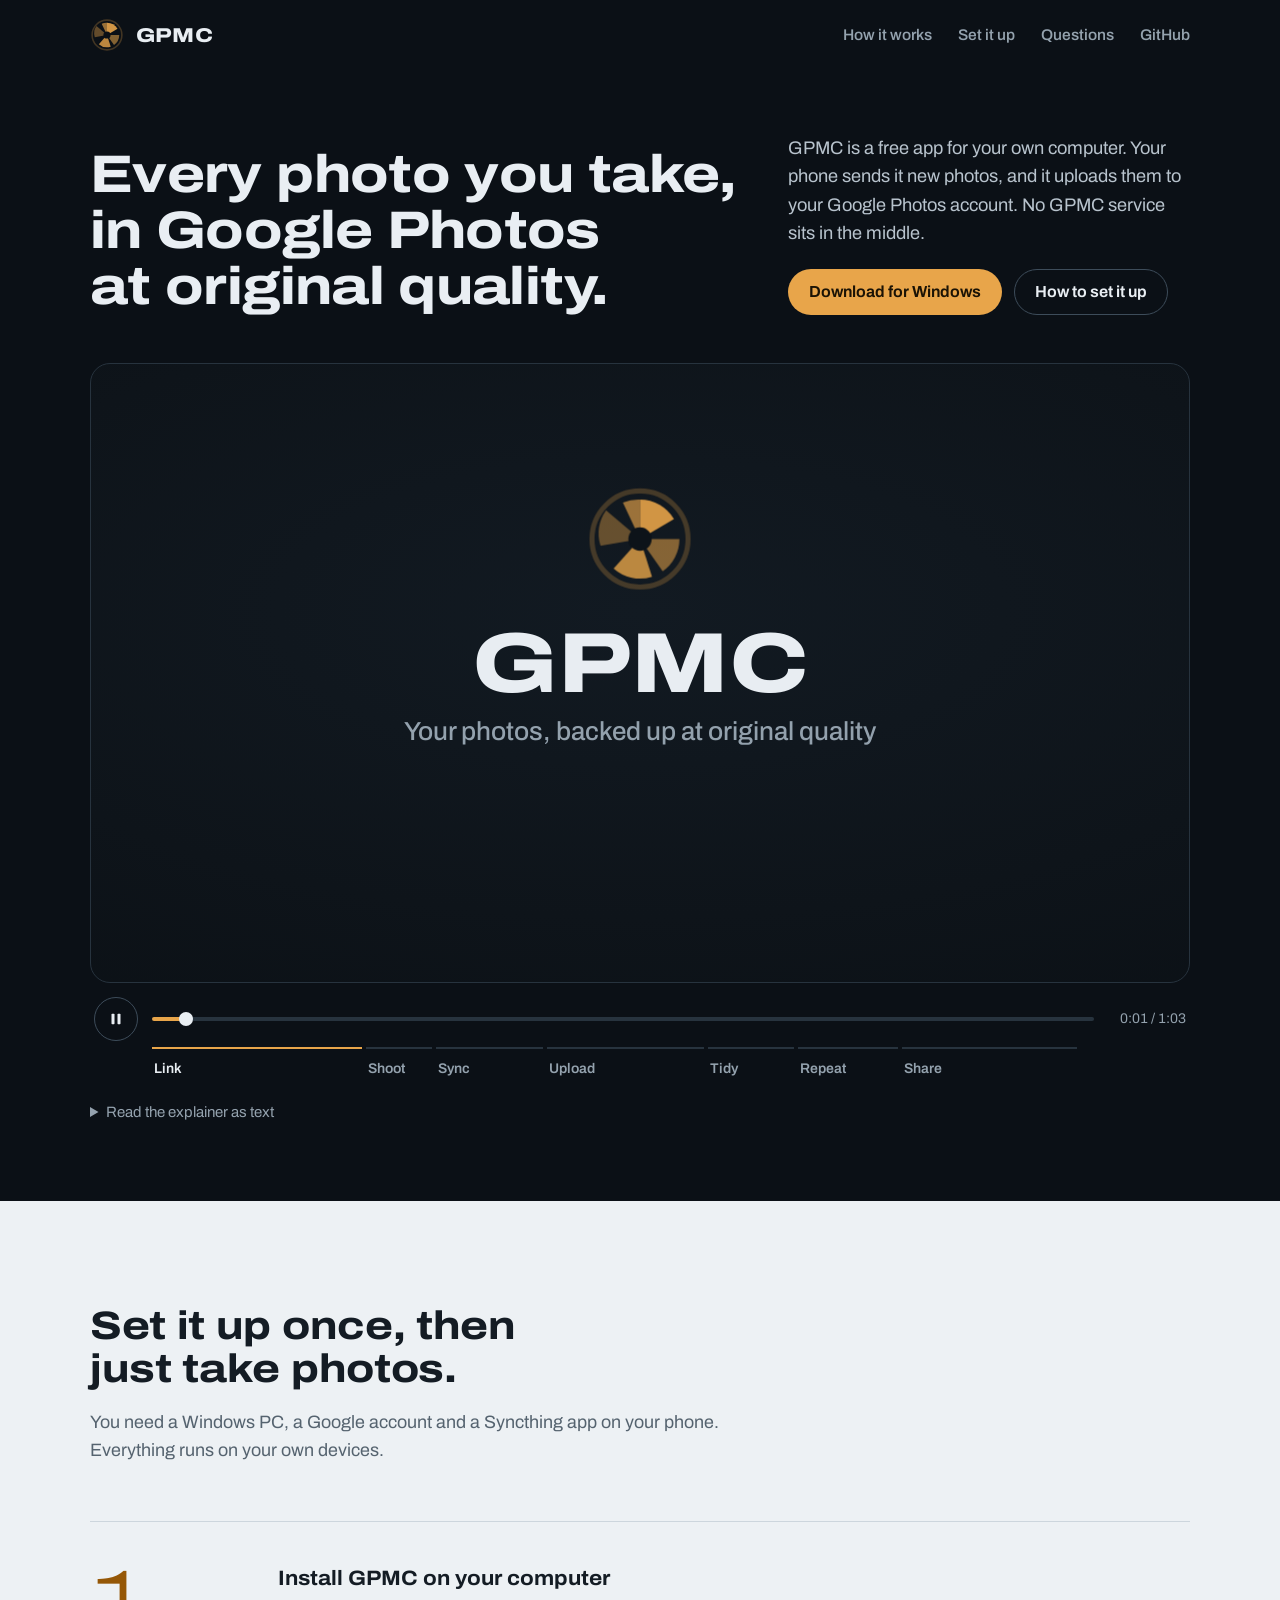
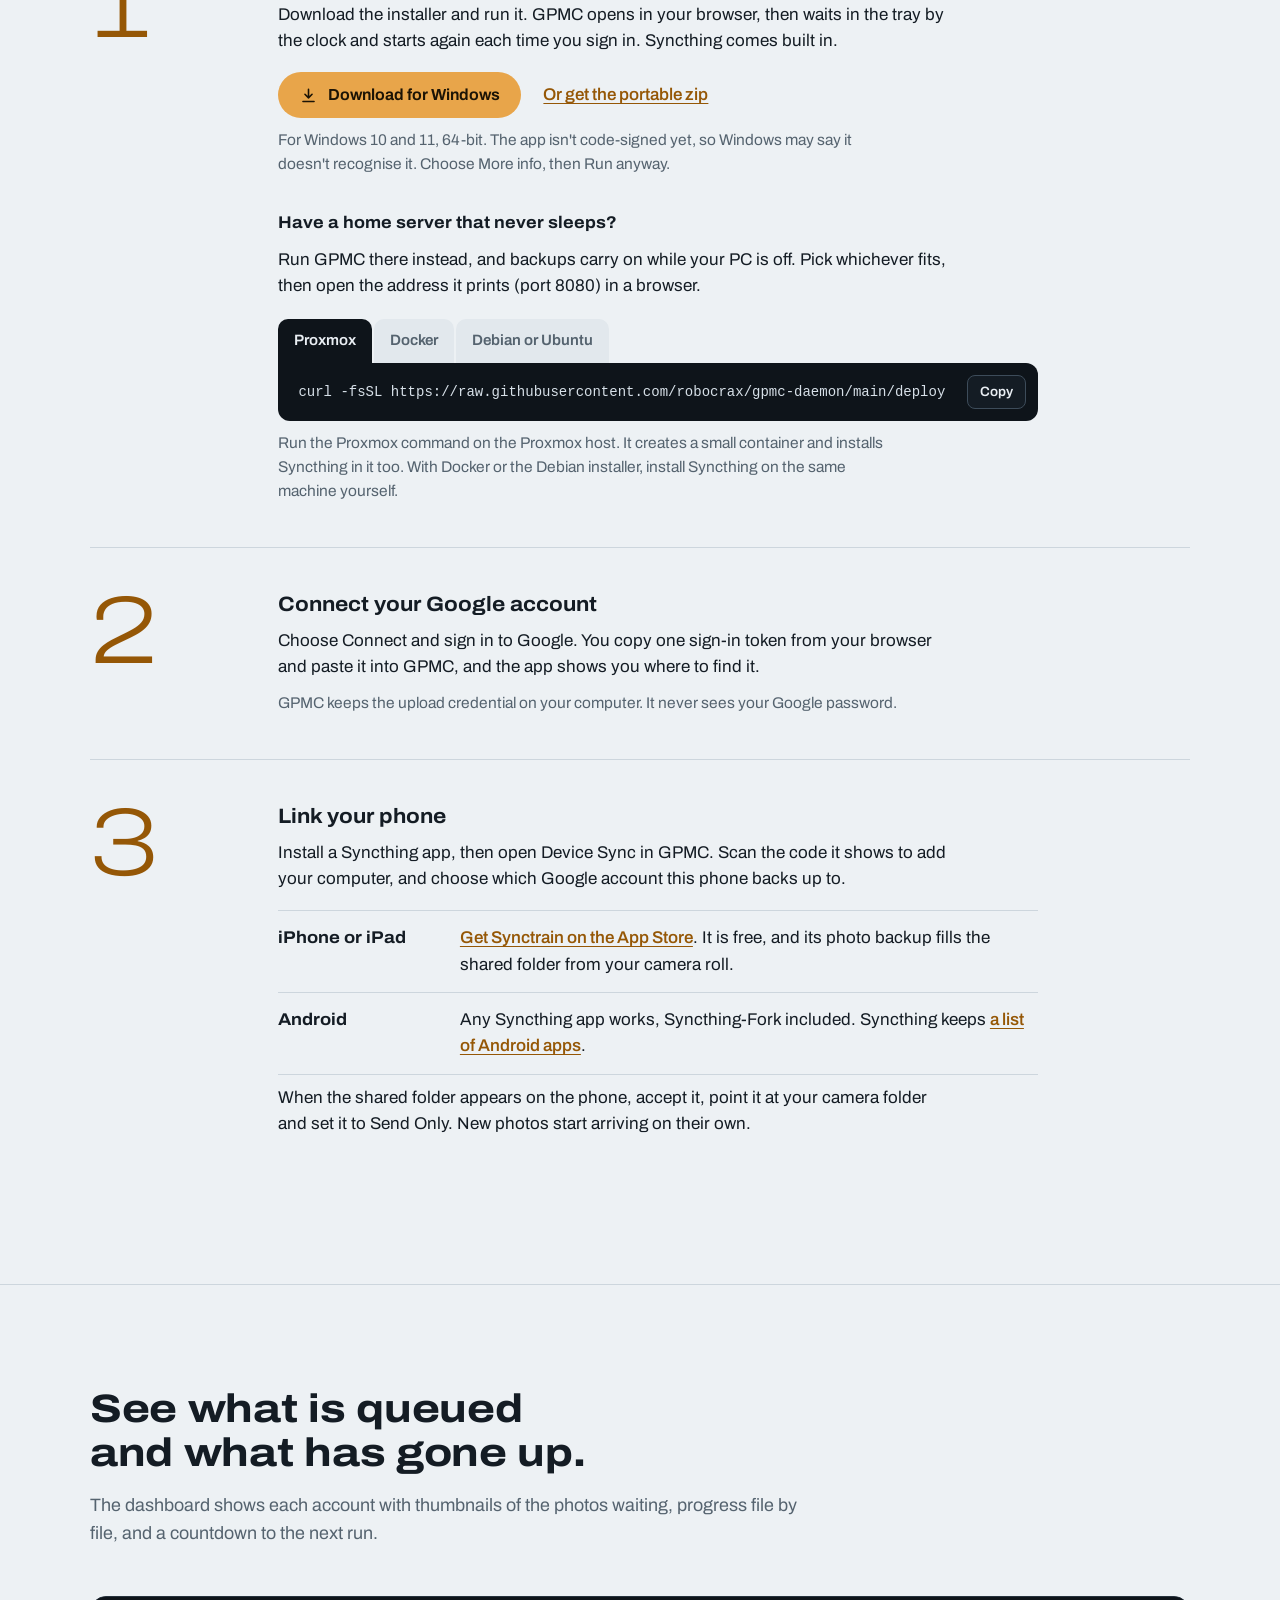
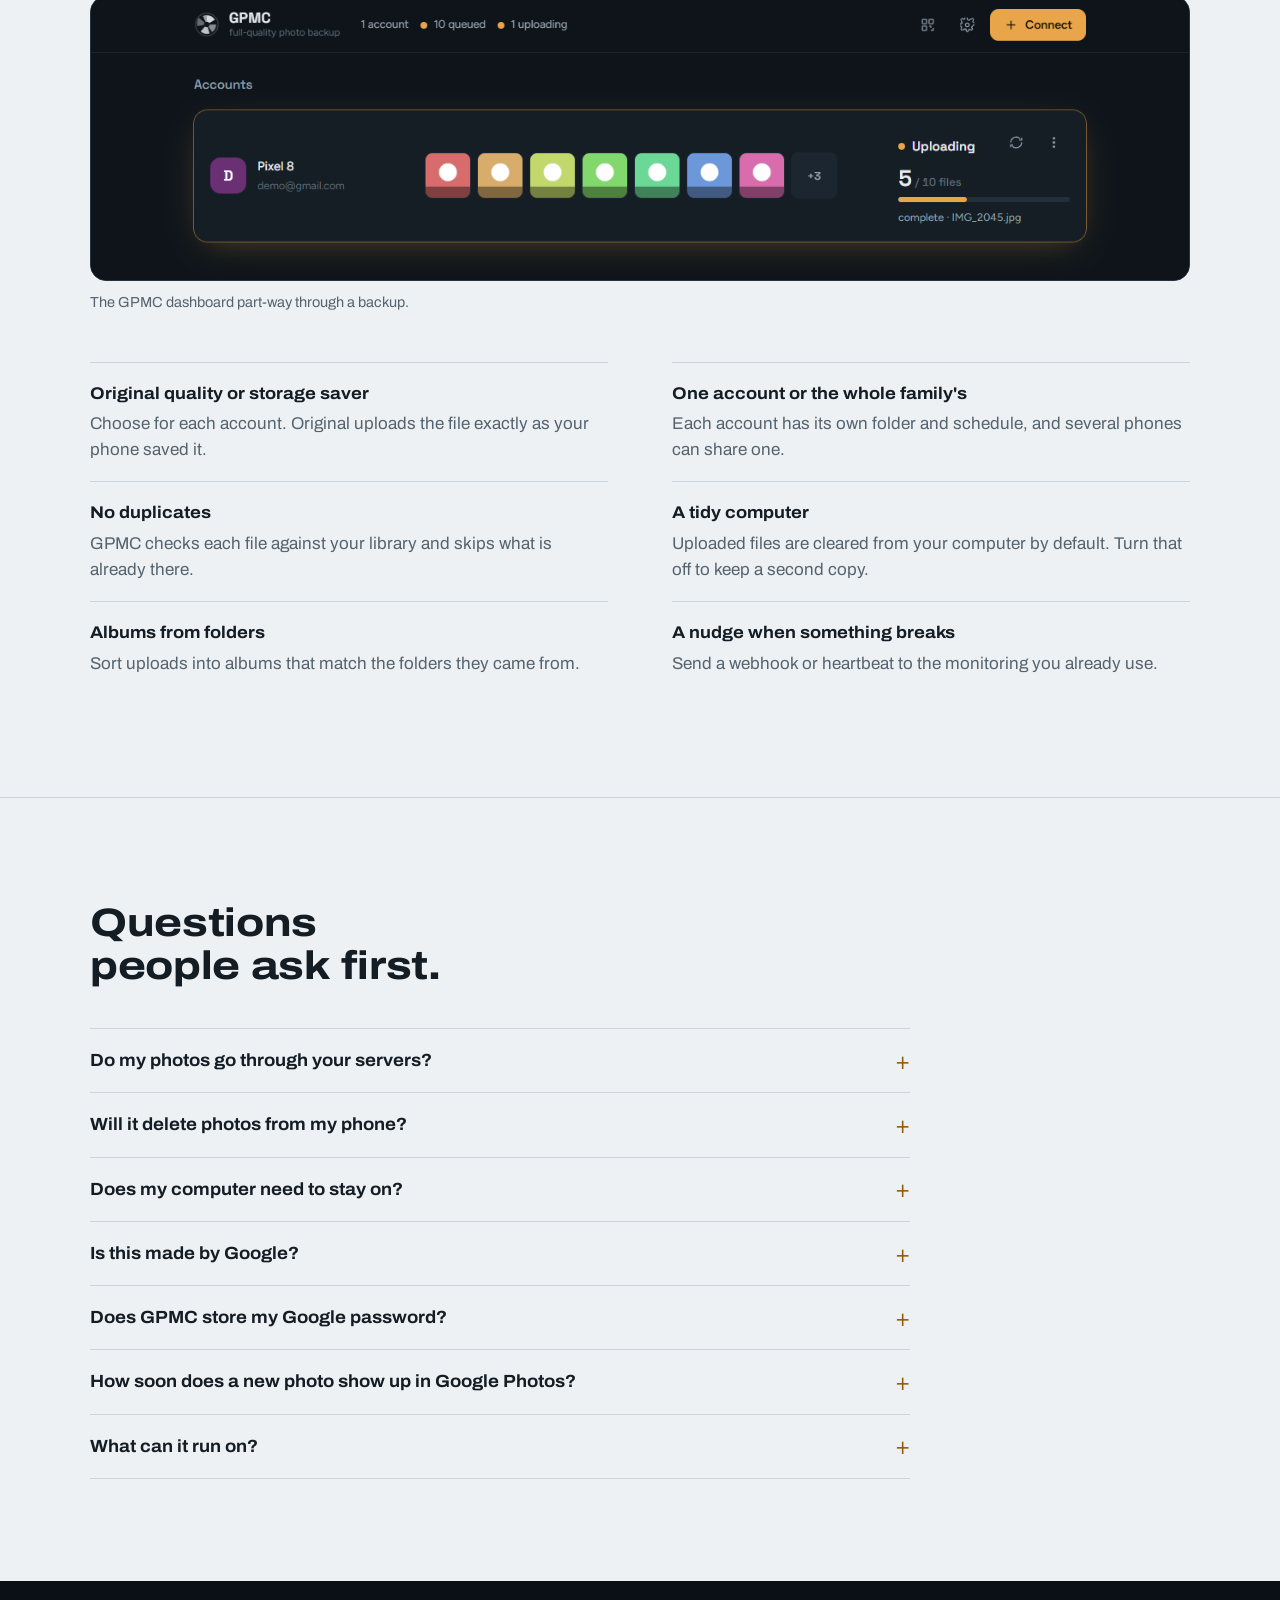
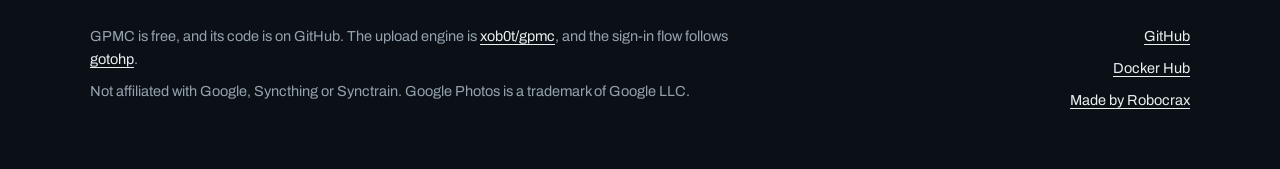
==== docs/index.html @ a53734cc "Add Windows app and GitHub Pages landing page Windows app (windows/): a tray app that runs the same " ====
<!doctype html>
<html lang="en">
<head>
<meta charset="utf-8">
<meta name="viewport" content="width=device-width, initial-scale=1, viewport-fit=cover">
<title>GPMC: original-quality Google Photos backup from your own computer</title>
<meta name="description" content="GPMC runs on your own Windows PC or home server. Your phone sends it new photos and it uploads them to your Google Photos account at original quality. Watch the one-minute explainer.">
<link rel="canonical" href="https://robocrax.github.io/gpmc-daemon/">
<meta property="og:type" content="website">
<meta property="og:url" content="https://robocrax.github.io/gpmc-daemon/">
<meta property="og:title" content="GPMC: original-quality Google Photos backup from your own computer">
<meta property="og:description" content="Your phone sends new photos to your own computer. GPMC uploads them to Google Photos at original quality.">
<meta property="og:image" content="https://robocrax.github.io/gpmc-daemon/og.png">
<meta property="og:image:width" content="1200">
<meta property="og:image:height" content="630">
<meta name="twitter:card" content="summary_large_image">
<meta name="theme-color" content="#0b1016">
<link rel="icon" href="data:image/svg+xml,%3Csvg xmlns='http://www.w3.org/2000/svg' viewBox='0 0 32 32'%3E%3Ccircle cx='16' cy='16' r='14' fill='%230E141A'/%3E%3Ccircle cx='16' cy='16' r='7' fill='none' stroke='%23E8A54A' stroke-width='2.5'/%3E%3C/svg%3E">
<link rel="preconnect" href="https://fonts.googleapis.com">
<link rel="preconnect" href="https://fonts.gstatic.com" crossorigin>
<link href="https://fonts.googleapis.com/css2?family=Archivo:wdth,wght@62..125,100..900&display=swap" rel="stylesheet">
<style>
:root {
  --ink: #0b1016;
  --stage: #0e141a;
  --panel: #141c24;
  --edge: #27333e;
  --edge-2: #3d4c5a;
  --light: #e9eef3;
  --dim: #94a2ae;
  --amber: #e8a54a;
  --amber-ink: #1b1305;

  --paper: #edf1f4;
  --paper-2: #e2e8ed;
  --text: #141c24;
  --muted: #55636f;
  --rule: #cdd6dd;
  --amber-deep: #955706;

  --wrap: 1180px;
  --gutter: clamp(18px, 4vw, 40px);
  --font: "Archivo", ui-sans-serif, system-ui, -apple-system, "Segoe UI", sans-serif;
  --mono: ui-monospace, "SF Mono", "Cascadia Code", Menlo, Consolas, monospace;
}

*, *::before, *::after { box-sizing: border-box; }
html { scroll-behavior: smooth; -webkit-text-size-adjust: 100%; }
body {
  margin: 0;
  background: var(--paper);
  color: var(--text);
  font-family: var(--font);
  font-size: 17px;
  line-height: 1.55;
  -webkit-font-smoothing: antialiased;
  text-rendering: optimizeLegibility;
}
a { color: inherit; }
img { max-width: 100%; display: block; }
:focus-visible { outline: 2px solid var(--amber); outline-offset: 3px; border-radius: 4px; }
.wrap { max-width: var(--wrap); margin: 0 auto; padding: 0 var(--gutter); }
.vh { position: absolute; width: 1px; height: 1px; overflow: hidden; clip-path: inset(50%); white-space: nowrap; }

/* ---------- display type: the width axis does the talking ---------- */
h1, h2, h3 { margin: 0; text-wrap: balance; }
h1 {
  font-size: clamp(2.15rem, 4.3vw, 3.3rem);
  line-height: 1.06;
  font-weight: 760;
  font-variation-settings: "wdth" 118;
  letter-spacing: -0.012em;
}
h2 {
  font-size: clamp(1.75rem, 3.1vw, 2.6rem);
  line-height: 1.1;
  font-weight: 740;
  font-variation-settings: "wdth" 116;
  letter-spacing: -0.008em;
}
h3 {
  font-size: 1.3rem;
  line-height: 1.25;
  font-weight: 700;
  font-variation-settings: "wdth" 108;
}

/* ---------- buttons ---------- */
.btn {
  display: inline-flex; align-items: center; gap: 10px;
  min-height: 46px; padding: 0 20px;
  border: 1px solid transparent; border-radius: 999px;
  font: inherit; font-weight: 650; font-size: 16px; text-decoration: none;
  cursor: pointer;
}
.btn--solid { background: var(--amber); color: var(--amber-ink); }
.btn--solid:hover { background: #f0b968; }
.btn--line { border-color: var(--edge-2); color: var(--light); }
.btn--line:hover { border-color: var(--dim); }
.btn svg { width: 18px; height: 18px; }

/* ---------- dark band: header, headline, film ---------- */
.band { background: var(--ink); color: var(--light); }
.top { display: flex; align-items: center; gap: 28px; padding-top: 18px; padding-bottom: 18px; }
.brand { display: inline-flex; align-items: center; gap: 12px; text-decoration: none; margin-right: auto; }
.brand svg { width: 34px; height: 34px; color: var(--amber); }
.brand b { font-size: 1.25rem; font-weight: 800; font-variation-settings: "wdth" 120; letter-spacing: 0.01em; }
.top nav { display: flex; gap: 26px; }
.top nav a { color: var(--dim); text-decoration: none; font-size: 15.5px; font-weight: 550; }
.top nav a:hover { color: var(--light); }
@media (max-width: 720px) { .top nav a:not(.keep) { display: none; } }

.head {
  display: grid; grid-template-columns: 1.6fr 1fr; gap: clamp(24px, 4vw, 56px);
  align-items: end;
  padding-top: clamp(28px, 5vw, 64px); padding-bottom: clamp(28px, 4vw, 48px);
}
.head p { margin: 0 0 22px; font-size: 1.14rem; color: #b8c3cd; max-width: 34em; }
.head .acts { display: flex; flex-wrap: wrap; gap: 12px; }
@media (min-width: 1021px) { .head h1 span { display: block; white-space: nowrap; } }
@media (max-width: 1020px) { .head { grid-template-columns: 1fr; align-items: start; } }

/* ---------- the film ---------- */
.film { padding-bottom: clamp(36px, 6vw, 80px); }
.screen {
  position: relative;
  background: radial-gradient(120% 90% at 50% 40%, #121a22 0%, var(--stage) 55%, #0a0f14 100%);
  border: 1px solid var(--edge);
  border-radius: 20px;
  overflow: hidden;
}
.stage { display: block; width: 100%; aspect-ratio: 16 / 9; cursor: pointer; font-family: var(--font); }
.stage text { text-anchor: middle; }
.stage .lbl { font-size: 30px; font-weight: 650; fill: var(--light); }
.stage .sub { font-size: 22px; font-weight: 450; fill: var(--dim); }
.stage .stat { font-size: 32px; font-weight: 720; fill: var(--light); font-variation-settings: "wdth" 108; }
.stage .big { font-weight: 800; fill: var(--light); }
.stage .soft { font-weight: 500; fill: var(--dim); }
.stage.m { aspect-ratio: 1000 / 680; }
.stage.m .lbl { font-size: 40px; }
.stage.m .sub { display: none; }

.cap {
  position: absolute; left: 0; right: 0; bottom: 6%;
  margin: 0 auto; padding: 0 24px; max-width: 38em;
  text-align: center; text-wrap: balance;
  font-size: clamp(16px, 1.75vw, 22px); line-height: 1.35; font-weight: 520;
  color: var(--light);
  pointer-events: none;
}
.cap span {
  padding: .22em .6em; border-radius: 9px;
  background: rgba(8, 12, 16, .82);
  -webkit-box-decoration-break: clone; box-decoration-break: clone;
}
.again {
  position: absolute; left: 50%; bottom: 13%; transform: translateX(-50%);
  box-shadow: 0 10px 40px -10px rgba(232, 165, 74, .55);
}
.again[hidden] { display: none; }

.ctl { display: flex; align-items: center; gap: 14px; padding: 14px 4px 6px; }
.pp {
  flex: none; width: 44px; height: 44px; border-radius: 50%;
  display: grid; place-items: center;
  background: transparent; color: var(--light); border: 1px solid var(--edge-2); cursor: pointer;
}
.pp:hover { border-color: var(--dim); }
.pp svg { width: 18px; height: 18px; }
.time { flex: none; font-size: 14px; color: var(--dim); font-variant-numeric: tabular-nums; min-width: 5.6em; text-align: right; }

.scrub {
  --p: 0%;
  flex: 1; height: 24px; margin: 0; background: transparent; cursor: pointer;
  -webkit-appearance: none; appearance: none;
}
.scrub::-webkit-slider-runnable-track { height: 4px; border-radius: 2px; background: linear-gradient(to right, var(--amber) var(--p), var(--edge) var(--p)); }
.scrub::-moz-range-track { height: 4px; border-radius: 2px; background: var(--edge); }
.scrub::-moz-range-progress { height: 4px; border-radius: 2px; background: var(--amber); }
.scrub::-webkit-slider-thumb { -webkit-appearance: none; width: 14px; height: 14px; margin-top: -5px; border-radius: 50%; background: var(--light); border: 0; }
.scrub::-moz-range-thumb { width: 14px; height: 14px; border-radius: 50%; background: var(--light); border: 0; }

.chaps { display: flex; gap: 4px; margin: 0; padding: 0 4px 0 62px; list-style: none; }
.chaps li { flex: var(--g) 1 0; min-width: 0; }
.chap {
  width: 100%; padding: 9px 2px 4px; border: 0; border-top: 2px solid var(--edge);
  background: none; color: var(--dim); cursor: pointer;
  font: inherit; font-size: 14px; font-weight: 600; text-align: left;
  white-space: nowrap; overflow: hidden; text-overflow: ellipsis;
}
.chap:hover { color: var(--light); }
.chap[aria-current="true"] { color: var(--light); border-top-color: var(--amber); }
.chaps { padding-right: calc(5.6em + 18px); }

.script { margin-top: 18px; color: var(--dim); font-size: 15px; }
.script summary { cursor: pointer; width: fit-content; }
.script ol { margin: 12px 0 0; padding-left: 1.3em; max-width: 44em; color: #b8c3cd; }
.script li { margin: 6px 0; }

@media (max-width: 720px) {
  .screen { border-radius: 14px; }
  .cap { position: static; min-height: 5.6em; padding: 10px 16px 14px; font-size: 15.5px; display: grid; place-items: center; }
  .cap span { background: none; padding: 0; }
  .again { bottom: auto; top: 58%; }
  .chaps { padding: 0; gap: 3px; }
  .chaps li { flex: 1 1 0; }
  .chap { font-size: 11.5px; text-align: center; }
  .time { min-width: 0; }
}

/* ---------- paper sections ---------- */
.sec { padding: clamp(56px, 8vw, 104px) 0; }
.sec + .sec { border-top: 1px solid var(--rule); }
.sec > .wrap > h2 { max-width: 20ch; }
.sec .intro { margin: 18px 0 0; max-width: 40em; font-size: 1.12rem; color: var(--muted); }
.sec a:not(.btn) { color: var(--amber-deep); text-underline-offset: 3px; font-weight: 560; }

.steps { list-style: none; margin: clamp(32px, 5vw, 56px) 0 0; padding: 0; counter-reset: step; }
.steps > li {
  counter-increment: step;
  display: grid; grid-template-columns: clamp(64px, 12vw, 150px) minmax(0, 1fr); gap: 0 clamp(12px, 3vw, 40px);
  padding: clamp(26px, 4vw, 44px) 0;
  border-top: 1px solid var(--rule);
}
.steps > li::before {
  content: counter(step);
  font-size: clamp(3rem, 8vw, 6rem); line-height: .82; font-weight: 250;
  font-variation-settings: "wdth" 125;
  color: var(--amber-deep);
}
.steps p { margin: 10px 0 0; max-width: 40em; }
.get { display: flex; flex-wrap: wrap; align-items: center; gap: 12px 22px; margin-top: 18px; }
.get .btn svg { width: 19px; height: 19px; }
.alt { margin: 34px 0 0; font-size: 1.06rem; font-weight: 700; font-variation-settings: "wdth" 106; }
.steps .note { color: var(--muted); font-size: 15.5px; }

.tabs { margin-top: 20px; max-width: 760px; }
.tablist { display: flex; gap: 2px; }
.tab {
  padding: 10px 16px; border: 0; border-radius: 10px 10px 0 0;
  background: var(--paper-2); color: var(--muted);
  font: inherit; font-size: 15px; font-weight: 620; cursor: pointer;
}
.tab[aria-selected="true"] { background: var(--stage); color: var(--light); }
.term {
  position: relative; background: var(--stage); color: #d7e0e8;
  border-radius: 0 12px 12px 12px; padding: 18px 92px 18px 20px;
}
.term[hidden] { display: none; }
.term pre { margin: 0; overflow-x: auto; font-family: var(--mono); font-size: 14px; line-height: 1.6; white-space: pre; }
.term pre::-webkit-scrollbar { height: 6px; }
.term pre::-webkit-scrollbar-thumb { background: var(--edge-2); border-radius: 3px; }
.copy {
  position: absolute; top: 12px; right: 12px;
  padding: 6px 12px; border-radius: 8px; border: 1px solid var(--edge-2);
  background: var(--panel); color: var(--light); font: inherit; font-size: 13.5px; font-weight: 600; cursor: pointer;
}
.copy:hover { border-color: var(--dim); }

.phones { margin: 18px 0 0; max-width: 760px; border-top: 1px solid var(--rule); }
.phones div { display: grid; grid-template-columns: 9.5em minmax(0, 1fr); gap: 4px 20px; padding: 14px 0; border-bottom: 1px solid var(--rule); }
.phones dt { font-weight: 700; font-variation-settings: "wdth" 108; }
.phones dd { margin: 0; }
@media (max-width: 560px) {
  .phones div { grid-template-columns: 1fr; }
  .term { padding-right: 20px; padding-top: 52px; }
  .steps > li { grid-template-columns: 38px minmax(0, 1fr); }
  .steps > li::before { font-size: 2.6rem; }
  .tab { padding: 9px 10px; font-size: 13.5px; white-space: nowrap; }
}

.shot { margin: clamp(28px, 4vw, 48px) 0 0; }
.shot .pan { overflow-x: auto; border-radius: 16px; border: 1px solid var(--edge); background: var(--stage); }
.shot img { width: 100%; min-width: 760px; height: auto; aspect-ratio: 1280 / 330; object-fit: cover; object-position: top; }
.shot figcaption { margin-top: 10px; font-size: 14.5px; color: var(--muted); }

.facts { margin: clamp(28px, 4vw, 48px) 0 0; display: grid; grid-template-columns: repeat(2, minmax(0, 1fr)); gap: 0 clamp(24px, 5vw, 72px); }
.facts div { padding: 18px 0; border-top: 1px solid var(--rule); }
.facts dt { font-weight: 700; font-variation-settings: "wdth" 108; font-size: 1.06rem; }
.facts dd { margin: 4px 0 0; color: var(--muted); max-width: 34em; }
@media (max-width: 720px) { .facts { grid-template-columns: 1fr; } }

.qa { margin-top: clamp(24px, 4vw, 40px); max-width: 820px; border-top: 1px solid var(--rule); }
.qa details { border-bottom: 1px solid var(--rule); }
.qa summary {
  display: flex; justify-content: space-between; align-items: center; gap: 20px;
  padding: 18px 0; cursor: pointer; list-style: none;
  font-weight: 680; font-size: 1.1rem; font-variation-settings: "wdth" 106;
}
.qa summary::-webkit-details-marker { display: none; }
.qa summary::after { content: "+"; flex: none; font-size: 1.5rem; font-weight: 300; line-height: 1; color: var(--amber-deep); transition: transform .2s; }
.qa details[open] summary::after { transform: rotate(45deg); }
.qa p { margin: 0 0 20px; max-width: 42em; color: var(--muted); }

.foot { padding: 44px 0 56px; font-size: 14.5px; color: var(--dim); }
.foot .wrap { display: grid; grid-template-columns: 1.6fr 1fr; gap: 32px; }
.foot p { margin: 0 0 10px; max-width: 46em; }
.foot a { color: var(--light); text-underline-offset: 3px; }
.foot ul { list-style: none; margin: 0; padding: 0; display: grid; gap: 8px; justify-items: end; }
@media (max-width: 720px) { .foot .wrap { grid-template-columns: 1fr; } .foot ul { justify-items: start; } }

@media (prefers-reduced-motion: reduce) {
  html { scroll-behavior: auto; }
  .qa summary::after { transition: none; }
}
</style>
</head>
<body>

<div class="band">
  <header class="wrap top">
    <a class="brand" href="#" aria-label="GPMC home">
      <svg viewBox="0 0 32 32" fill="none" aria-hidden="true"><circle cx="16" cy="16" r="14" stroke="currentColor" stroke-opacity=".25" stroke-width="1.5"/><path d="M16 4.5A11.5 11.5 0 0 1 25.9 10.2L16 16Z" fill="currentColor" fill-opacity=".9"/><path d="M27.5 16A11.5 11.5 0 0 1 22.6 25.4L16 16Z" fill="currentColor" fill-opacity=".55"/><path d="M19.5 27A11.5 11.5 0 0 1 8.3 24.6L16 16Z" fill="currentColor" fill-opacity=".8"/><path d="M4.5 18A11.5 11.5 0 0 1 6.1 7.6L16 16Z" fill="currentColor" fill-opacity=".4"/><path d="M11 5.4A11.5 11.5 0 0 1 16 4.5L16 16Z" fill="currentColor" fill-opacity=".65"/><circle cx="16" cy="16" r="3.4" fill="#0b1016"/></svg>
      <b>GPMC</b>
    </a>
    <nav aria-label="Page">
      <a href="#film">How it works</a>
      <a href="#setup">Set it up</a>
      <a href="#questions">Questions</a>
      <a class="keep" href="https://github.com/robocrax/gpmc-daemon">GitHub</a>
    </nav>
  </header>

  <main id="top">
  <div class="wrap head">
    <h1><span>Every photo you take, </span><span>in Google Photos </span><span>at original quality.</span></h1>
    <div>
      <p>GPMC is a free app for your own computer. Your phone sends it new photos, and it uploads them to your Google Photos account. No GPMC service sits in the middle.</p>
      <div class="acts">
        <a class="btn btn--solid" href="https://github.com/robocrax/gpmc-daemon/releases/latest/download/GPMC-Setup.exe">Download for Windows</a>
        <a class="btn btn--line" href="#setup">How to set it up</a>
      </div>
    </div>
  </div>

  <section class="wrap film" id="film" aria-label="Explainer film">
    <div class="screen">
      <svg id="stage" class="stage" viewBox="0 0 1600 900" role="img" aria-label="Animated explainer: photos travel from a phone to your own computer, then to Google Photos. The same steps are written out below the player."></svg>
      <p class="cap" aria-hidden="true"><span id="cap"></span></p>
      <button class="btn btn--solid again" id="again" type="button" hidden>Play the explainer</button>
    </div>
    <div class="ctl">
      <button class="pp" id="pp" type="button" aria-label="Play"></button>
      <input class="scrub" id="scrub" type="range" min="0" max="63" step="0.05" value="0" aria-label="Position in the explainer">
      <span class="time" id="time">0:00 / 1:03</span>
    </div>
    <ol class="chaps" id="chaps" aria-label="Chapters"></ol>
    <details class="script">
      <summary>Read the explainer as text</summary>
      <ol>
        <li>Setting up takes a minute. Open Device Sync in GPMC and it shows a code.</li>
        <li>In Synctrain on your iPhone, tap Add device and point the camera at the code. On Android, any Syncthing app does the same.</li>
        <li>Pick the Google account for that phone and turn on photo backup. That is the whole setup.</li>
        <li>Now just take photos. Everything after that is automatic.</li>
        <li>The app sends each new photo to your computer. It travels encrypted from your phone to your computer, and your phone keeps every original.</li>
        <li>GPMC picks the photos up and uploads them to your Google Photos account. The file that left your phone is the file that arrives.</li>
        <li>Once Google has a photo, your computer clears its copy. Nothing is deleted from your phone.</li>
        <li>GPMC works quietly in the background and checks for new photos every five minutes.</li>
        <li>Add the whole family. Each phone backs up to its own Google account.</li>
      </ol>
    </details>
  </section>
</div>

  <section class="sec" id="setup">
    <div class="wrap">
      <h2>Set it up once, then just take photos.</h2>
      <p class="intro">You need a Windows PC, a Google account and a Syncthing app on your phone. Everything runs on your own devices.</p>

      <ol class="steps">
        <li>
          <div>
            <h3>Install GPMC on your computer</h3>
            <p>Download the installer and run it. GPMC opens in your browser, then waits in the tray by the clock and starts again each time you sign in. Syncthing comes built in.</p>
            <div class="get">
              <a class="btn btn--solid" href="https://github.com/robocrax/gpmc-daemon/releases/latest/download/GPMC-Setup.exe"><svg viewBox="0 0 24 24" fill="none" stroke="currentColor" stroke-width="2" stroke-linecap="round" stroke-linejoin="round" aria-hidden="true"><path d="M12 4v11m0 0-4.5-4.5M12 15l4.5-4.5M5 19.5h14"/></svg>Download for Windows</a>
              <a href="https://github.com/robocrax/gpmc-daemon/releases/latest/download/GPMC-portable.zip">Or get the portable zip</a>
            </div>
            <p class="note">For Windows 10 and 11, 64-bit. The app isn't code-signed yet, so Windows may say it doesn't recognise it. Choose More info, then Run anyway.</p>
            <h4 class="alt">Have a home server that never sleeps?</h4>
            <p>Run GPMC there instead, and backups carry on while your PC is off. Pick whichever fits, then open the address it prints (port 8080) in a browser.</p>
            <div class="tabs">
              <div class="tablist" role="tablist" aria-label="Ways to install">
                <button class="tab" role="tab" id="t-pve" aria-controls="p-pve" aria-selected="true" type="button">Proxmox</button>
                <button class="tab" role="tab" id="t-doc" aria-controls="p-doc" aria-selected="false" tabindex="-1" type="button">Docker</button>
                <button class="tab" role="tab" id="t-deb" aria-controls="p-deb" aria-selected="false" tabindex="-1" type="button">Debian or Ubuntu</button>
              </div>
              <div class="term" role="tabpanel" id="p-pve" aria-labelledby="t-pve">
                <button class="copy" type="button">Copy</button>
<pre><code>curl -fsSL https://raw.githubusercontent.com/robocrax/gpmc-daemon/main/deploy/proxmox-deploy.sh | bash</code></pre>
              </div>
              <div class="term" role="tabpanel" id="p-doc" aria-labelledby="t-doc" hidden>
                <button class="copy" type="button">Copy</button>
<pre><code>docker run -d --name gpmc-daemon --restart unless-stopped \
  -p 8080:8080 \
  -v ./data/config:/config \
  -v ./data/sync:/sync \
  robocrax/gpmc-daemon:latest</code></pre>
              </div>
              <div class="term" role="tabpanel" id="p-deb" aria-labelledby="t-deb" hidden>
                <button class="copy" type="button">Copy</button>
<pre><code>git clone https://github.com/robocrax/gpmc-daemon && cd gpmc-daemon
sudo ./install.sh</code></pre>
              </div>
            </div>
            <p class="note">Run the Proxmox command on the Proxmox host. It creates a small container and installs Syncthing in it too. With Docker or the Debian installer, install Syncthing on the same machine yourself.</p>
          </div>
        </li>
        <li>
          <div>
            <h3>Connect your Google account</h3>
            <p>Choose Connect and sign in to Google. You copy one sign-in token from your browser and paste it into GPMC, and the app shows you where to find it.</p>
            <p class="note">GPMC keeps the upload credential on your computer. It never sees your Google password.</p>
          </div>
        </li>
        <li>
          <div>
            <h3>Link your phone</h3>
            <p>Install a Syncthing app, then open Device Sync in GPMC. Scan the code it shows to add your computer, and choose which Google account this phone backs up to.</p>
            <dl class="phones">
              <div>
                <dt>iPhone or iPad</dt>
                <dd><a href="https://apps.apple.com/us/app/synctrain/id6553985316">Get Synctrain on the App Store</a>. It is free, and its photo backup fills the shared folder from your camera roll.</dd>
              </div>
              <div>
                <dt>Android</dt>
                <dd>Any Syncthing app works, Syncthing-Fork included. Syncthing keeps <a href="https://docs.syncthing.net/users/contrib.html">a list of Android apps</a>.</dd>
              </div>
            </dl>
            <p>When the shared folder appears on the phone, accept it, point it at your camera folder and set it to Send Only. New photos start arriving on their own.</p>
          </div>
        </li>
      </ol>
    </div>
  </section>

  <section class="sec" id="dashboard">
    <div class="wrap">
      <h2>See what is queued and what has gone up.</h2>
      <p class="intro">The dashboard shows each account with thumbnails of the photos waiting, progress file by file, and a countdown to the next run.</p>
      <figure class="shot">
        <div class="pan" tabindex="0" role="group" aria-label="Dashboard screenshot"><img src="dashboard.png" width="1280" height="860" alt="GPMC dashboard: one account, ten photos queued, five of ten uploaded, with a progress bar." loading="lazy"></div>
        <figcaption>The GPMC dashboard part-way through a backup.</figcaption>
      </figure>
      <dl class="facts">
        <div><dt>Original quality or storage saver</dt><dd>Choose for each account. Original uploads the file exactly as your phone saved it.</dd></div>
        <div><dt>One account or the whole family's</dt><dd>Each account has its own folder and schedule, and several phones can share one.</dd></div>
        <div><dt>No duplicates</dt><dd>GPMC checks each file against your library and skips what is already there.</dd></div>
        <div><dt>A tidy computer</dt><dd>Uploaded files are cleared from your computer by default. Turn that off to keep a second copy.</dd></div>
        <div><dt>Albums from folders</dt><dd>Sort uploads into albums that match the folders they came from.</dd></div>
        <div><dt>A nudge when something breaks</dt><dd>Send a webhook or heartbeat to the monitoring you already use.</dd></div>
      </dl>
    </div>
  </section>

  <section class="sec" id="questions">
    <div class="wrap">
      <h2>Questions people ask first.</h2>
      <div class="qa">
        <details>
          <summary>Do my photos go through your servers?</summary>
          <p>No. There is no GPMC service and no account to create. Photos go from your phone to your own computer, encrypted end to end by Syncthing, and from there to your Google account.</p>
        </details>
        <details>
          <summary>Will it delete photos from my phone?</summary>
          <p>No. Your phone only sends and your computer only receives. When GPMC clears an uploaded file from your computer, that change stays on your computer.</p>
        </details>
        <details>
          <summary>Does my computer need to stay on?</summary>
          <p>Only to upload. While it is off or asleep, new photos wait on your phone and go across the next time both are on. For backups around the clock, run GPMC on a home server.</p>
        </details>
        <details>
          <summary>Is this made by Google?</summary>
          <p>No. GPMC is an unofficial tool. It uploads through the same interface the Google Photos Android app uses, by way of the <a href="https://github.com/xob0t/gpmc">gpmc</a> library. It is not affiliated with or endorsed by Google, so use it only with accounts you own.</p>
        </details>
        <details>
          <summary>Does GPMC store my Google password?</summary>
          <p>No. You sign in on Google's own page. GPMC stores the upload credential that sign-in produces, in a small database on your computer.</p>
        </details>
        <details>
          <summary>How soon does a new photo show up in Google Photos?</summary>
          <p>GPMC checks every five minutes unless you change the interval in Settings. Use Back up now to start a run straight away.</p>
        </details>
        <details>
          <summary>What can it run on?</summary>
          <p>A Windows 10 or 11 PC, or a home server running Proxmox, Docker, Debian or Ubuntu. Either way you use it from your web browser.</p>
        </details>
      </div>
    </div>
  </section>
  </main>

<footer class="band foot">
  <div class="wrap">
    <div>
      <p>GPMC is free, and its code is on GitHub. The upload engine is <a href="https://github.com/xob0t/gpmc">xob0t/gpmc</a>, and the sign-in flow follows <a href="https://github.com/xob0t/gotohp">gotohp</a>.</p>
      <p>Not affiliated with Google, Syncthing or Synctrain. Google Photos is a trademark of Google LLC.</p>
    </div>
    <ul>
      <li><a href="https://github.com/robocrax/gpmc-daemon">GitHub</a></li>
      <li><a href="https://hub.docker.com/r/robocrax/gpmc-daemon">Docker Hub</a></li>
      <li><a href="https://robocrax.com">Made by Robocrax</a></li>
    </ul>
  </div>
</footer>

<script>
(() => {
  "use strict";
  const NS = "http://www.w3.org/2000/svg";
  const svg = document.getElementById("stage");
  const D = 63, SH = 12.8;   /* SH: how far the setup scene pushes the rest back */

  const el = (tag, attrs, parent) => {
    const n = document.createElementNS(NS, tag);
    for (const k in attrs) n.setAttribute(k, attrs[k]);
    if (parent) parent.appendChild(n);
    return n;
  };
  const txt = (s, attrs, parent) => { const n = el("text", attrs, parent); n.textContent = s; return n; };

  /* ---------- easing ---------- */
  const E = {
    lin: p => p,
    io: p => (p < .5 ? 4 * p * p * p : 1 - Math.pow(-2 * p + 2, 3) / 2),
    out: p => 1 - Math.pow(1 - p, 3),
    in: p => p * p * p,
    expo: p => (p >= 1 ? 1 : 1 - Math.pow(2, -10 * p)),
    back: p => 1 + 2.70158 * Math.pow(p - 1, 3) + 1.70158 * Math.pow(p - 1, 2),
  };

  /* ---------- a tiny deterministic timeline: every frame is a pure function of t ---------- */
  const DEF = { x: 0, y: 0, s: 1, r: 0, o: 1 };
  const CUSTOM = {
    dash: (n, v) => { n.style.strokeDashoffset = v; },
    w: (n, v) => { n.setAttribute("width", Math.max(0, v)); },
    k: (n, v) => { const s = n._texts[Math.round(v)]; if (n.textContent !== s) n.textContent = s; },
    wdth: (n, v) => { n.style.fontVariationSettings = '"wdth" ' + v.toFixed(1); },
  };
  let tracks = new Map();
  let inits = new Map();
  let off = 0;
  const abs = fn => { const o = off; off = 0; fn(); off = o; };

  function init(n, vals) {
    inits.set(n, Object.assign(inits.get(n) || {}, vals));
    if (!tracks.has(n)) tracks.set(n, {});
    return n;
  }
  function to(n, prop, t, d, v, e) {
    let tr = tracks.get(n);
    if (!tr) { tr = {}; tracks.set(n, tr); }
    (tr[prop] || (tr[prop] = [])).push({ t: t + off, d, v, e: e || E.io });
  }
  /* chain steps on one property: [duration, value, ease]; value null = wait */
  function seq(n, prop, t, steps) {
    for (const [d, v, e] of steps) { if (v !== null) to(n, prop, t, d, v, e); t += d; }
  }
  function base(n, p) { const iv = inits.get(n); return iv && p in iv ? iv[p] : (p in DEF ? DEF[p] : 0); }
  function finalize() {
    for (const [n, tr] of tracks) for (const p in tr) {
      tr[p].sort((a, b) => a.t - b.t);
      let prev = base(n, p);
      for (const k of tr[p]) { k.from = prev; prev = k.v; }
    }
  }
  function at(n, tr, p, t) {
    const ks = tr[p];
    if (!ks) return base(n, p);
    let cur = null;
    for (const k of ks) { if (k.t <= t) cur = k; else break; }
    if (!cur) return ks[0].from;
    const q = cur.d > 0 ? Math.min(1, (t - cur.t) / cur.d) : 1;
    return cur.from + (cur.v - cur.from) * cur.e(q);
  }
  function render(t) {
    for (const [n, tr] of tracks) {
      const o = at(n, tr, "o", t);
      n.style.opacity = o;
      n.style.visibility = o < 0.003 ? "hidden" : "visible";
      n.style.transform = "translate(" + at(n, tr, "x", t).toFixed(2) + "px," + at(n, tr, "y", t).toFixed(2) + "px) rotate(" +
        at(n, tr, "r", t).toFixed(2) + "deg) scale(" + at(n, tr, "s", t).toFixed(4) + ")";
      const iv = inits.get(n);
      for (const p in CUSTOM) if ((p in tr) || (iv && p in iv)) CUSTOM[p](n, at(n, tr, p, t));
    }
  }

  /* ---------- drawing parts (each drawn around its own 0,0) ---------- */
  const TILE = ["#d96a6a", "#dba765", "#c6d864", "#7fd464", "#68d49a", "#6a96d9", "#dd6fb0"];
  const WHO = [["#e8a54a", "M"], ["#6a96d9", "D"], ["#dd6fb0", "K"]];
  const SLOT = [[-32, -72], [32, -72], [-32, -8], [32, -8], [-32, 56], [32, 56]];
  const IRIS = '<circle cx="16" cy="16" r="14" stroke="currentColor" stroke-opacity=".25" stroke-width="1.5" fill="none"/>' +
    '<path d="M16 4.5A11.5 11.5 0 0 1 25.9 10.2L16 16Z" fill="currentColor" fill-opacity=".9"/>' +
    '<path d="M27.5 16A11.5 11.5 0 0 1 22.6 25.4L16 16Z" fill="currentColor" fill-opacity=".55"/>' +
    '<path d="M19.5 27A11.5 11.5 0 0 1 8.3 24.6L16 16Z" fill="currentColor" fill-opacity=".8"/>' +
    '<path d="M4.5 18A11.5 11.5 0 0 1 6.1 7.6L16 16Z" fill="currentColor" fill-opacity=".4"/>' +
    '<path d="M11 5.4A11.5 11.5 0 0 1 16 4.5L16 16Z" fill="currentColor" fill-opacity=".65"/>';

  function tile(parent, color) {
    const g = el("g", {}, parent);
    el("rect", { x: -28, y: -28, width: 56, height: 56, rx: 9, fill: color }, g);
    el("path", { d: "M-28 10H28V19a9 9 0 0 1-9 9H-19a9 9 0 0 1-9-9Z", fill: "#000", "fill-opacity": .26 }, g);
    el("circle", { cx: 0, cy: -5, r: 9, fill: "#fff" }, g);
    return g;
  }
  function iris(parent, hub) {
    const g = el("g", { color: "#e8a54a" }, parent);
    const inner = el("g", { transform: "translate(-16 -16)" }, g);
    inner.innerHTML = IRIS + '<circle cx="16" cy="16" r="3.4" fill="' + hub + '"/>';
    return g;
  }
  function qr(parent, x, y, size) {
    const u = size / 21, f = v => v.toFixed(2);
    const corner = (i, j) => (i < 8 && j < 8) || (i > 12 && j < 8) || (i < 8 && j > 12);
    let d = "";
    for (let j = 0; j < 21; j++) for (let i = 0; i < 21; i++) {
      if (corner(i, j)) continue;
      if ((i * 7 + j * 13 + i * j * 3 + (i ^ j)) % 5 < 2) d += "M" + f(x + i * u) + " " + f(y + j * u) + "h" + f(u) + "v" + f(u) + "h-" + f(u) + "Z";
    }
    el("path", { d, fill: "#0e141a", "shape-rendering": "crispEdges" }, parent);
    [[0, 0], [14, 0], [0, 14]].forEach(([i, j]) => {
      el("rect", { x: x + i * u, y: y + j * u, width: 7 * u, height: 7 * u, fill: "#0e141a" }, parent);
      el("rect", { x: x + (i + 1) * u, y: y + (j + 1) * u, width: 5 * u, height: 5 * u, fill: "#fff" }, parent);
      el("rect", { x: x + (i + 2) * u, y: y + (j + 2) * u, width: 3 * u, height: 3 * u, fill: "#0e141a" }, parent);
    });
  }
  const CHECK = { fill: "none", stroke: "#08130d", "stroke-linecap": "round", "stroke-linejoin": "round" };
  const FRAME = "M-52 -44V-66H-30M30 -66H52V-44M52 16V38H30M-30 38H-52V16";

  /* hand: a palm behind the phone, fingers and a thumb in front of it */
  function phone(parent, colors, hand) {
    const g = el("g", {}, parent);
    if (hand) {
      const b = g._back = el("g", {}, g);
      el("rect", { x: -50, y: 150, width: 150, height: 560, rx: 60, fill: "#7d92a4" }, b);
      el("rect", { x: -98, y: -14, width: 200, height: 256, rx: 58, fill: "#8fa3b4" }, b);
    }
    el("rect", { x: -80, y: -160, width: 160, height: 320, rx: 28, fill: "#1c2630", stroke: "#3d4c5a", "stroke-width": 2 }, g);
    el("rect", { x: -70, y: -150, width: 140, height: 300, rx: 20, fill: "#080c10" }, g);
    el("rect", { x: -22, y: -143, width: 44, height: 11, rx: 5.5, fill: "#1c2630" }, g);
    el("rect", { x: -24, y: 130, width: 48, height: 5, rx: 2.5, fill: "#3d4c5a" }, g);
    g._tiles = SLOT.map((p, i) => tile(el("g", { transform: "translate(" + p[0] + " " + p[1] + ")" }, g), colors[i]));
    if (hand) {
      /* screen A: the sync app, with an Add device button */
      const A = g._A = el("g", {}, g);
      txt("Synctrain", { y: -102, "font-size": 19, "font-weight": 760, fill: "#e9eef3" }, A);
      for (let i = 0; i < 2; i++) {
        el("rect", { x: -56, y: -84 + i * 40, width: 112, height: 32, rx: 9, fill: "#141c24" }, A);
        el("circle", { cx: -42, cy: -68 + i * 40, r: 4.5, fill: "#3d4c5a" }, A);
        el("rect", { x: -30, y: -71 + i * 40, width: 56 - i * 16, height: 6, rx: 3, fill: "#27333e" }, A);
      }
      const btn = g._btn = el("g", {}, A);
      el("rect", { x: -56, y: -22, width: 112, height: 44, rx: 13, fill: "#e8a54a" }, btn);
      txt("Add device", { y: 5.5, "font-size": 15.5, "font-weight": 760, fill: "#1b1305" }, btn);
      /* screen B: the camera looking for the code */
      const B = g._B = el("g", {}, g);
      txt("Scan the code", { y: -98, "font-size": 15, "font-weight": 600, fill: "#94a2ae" }, B);
      g._mini = el("g", {}, B);
      el("rect", { x: -40, y: -54, width: 80, height: 80, rx: 6, fill: "#fff" }, g._mini);
      qr(g._mini, -35, -49, 70);
      el("path", { d: FRAME, fill: "none", stroke: "#e9eef3", "stroke-width": 3, "stroke-linecap": "round", "stroke-linejoin": "round" }, B);
      g._found = el("path", { d: FRAME, fill: "none", stroke: "#5fb98e", "stroke-width": 4, "stroke-linecap": "round", "stroke-linejoin": "round" }, B);
      g._scan = el("rect", { x: -48, y: -1.5, width: 96, height: 3, rx: 1.5, fill: "#e8a54a" }, B);
      /* screen C: linked, with the photo backup switch */
      const C = g._C = el("g", {}, g);
      g._ck = el("g", {}, C);
      el("circle", { r: 26, fill: "#5fb98e" }, g._ck);
      el("path", Object.assign({ d: "M-10 1l7 7l13-15", "stroke-width": 4.2 }, CHECK), g._ck);
      txt("Linked", { y: -22, "font-size": 19, "font-weight": 760, fill: "#e9eef3" }, C);
      txt("Photo backup", { x: 10, y: 22, "font-size": 14, "font-weight": 600, fill: "#94a2ae" }, C);
      el("rect", { x: -9, y: 35, width: 38, height: 22, rx: 11, fill: "#27333e" }, C);
      g._on = el("rect", { x: -9, y: 35, width: 38, height: 22, rx: 11, fill: "#e8a54a" }, C);
      g._knob = el("circle", { r: 8, fill: "#fff" }, C);
      g._rip = el("circle", { r: 24, fill: "none", stroke: "#e9eef3", "stroke-width": 2.5 }, g);
    }
    g._flash = el("rect", { x: -70, y: -150, width: 140, height: 300, rx: 20, fill: "#fff" }, g);
    if (hand) {
      const f = g._front = el("g", {}, g);
      for (let i = 0; i < 4; i++) el("rect", { x: -104, y: 2 + i * 40, width: 48, height: 32, rx: 16, fill: "#a9bccb" }, f);
      el("rect", { x: 60, y: 118, width: 62, height: 124, rx: 31, fill: "#a9bccb" }, f);
      g._thumb = el("g", {}, f);
      el("rect", { x: -22, y: -150, width: 44, height: 182, rx: 22, fill: "#b3c5d2" }, g._thumb);
    }
    return g;
  }
  /* the user's own computer: a desktop monitor on a stand */
  function computer(parent) {
    const g = el("g", {}, parent);
    el("path", { d: "M-15 84h30l7 30h-44Z", fill: "#1c2630", stroke: "#3d4c5a", "stroke-width": 2, "stroke-linejoin": "round" }, g);
    el("rect", { x: -64, y: 112, width: 128, height: 11, rx: 5.5, fill: "#1c2630", stroke: "#3d4c5a", "stroke-width": 2 }, g);
    el("rect", { x: -135, y: -112, width: 270, height: 198, rx: 16, fill: "#141c24", stroke: "#3d4c5a", "stroke-width": 2 }, g);
    el("circle", { cx: 0, cy: -101, r: 3, fill: "#3d4c5a" }, g);
    g._iris = iris(g, "#141c24");
    g._stat = el("text", { class: "stat", x: 0, y: 22 }, g);
    el("rect", { x: -80, y: 38, width: 160, height: 8, rx: 4, fill: "#27333e" }, g);
    g._bar = el("rect", { x: -80, y: 38, width: 0, height: 8, rx: 4, fill: "#e8a54a" }, g);
    return g;
  }
  function cloud(parent) {
    const g = el("g", {}, parent);
    el("path", { d: "M-90 95a55 55 0 0 1-8-109a78 78 0 0 1 150-22a70 70 0 0 1 38 131Z", fill: "#141c24", stroke: "#3d4c5a", "stroke-width": 2, "stroke-linejoin": "round" }, g);
    return g;
  }
  function who(parent, i) {
    const g = el("g", {}, parent);
    el("circle", { r: 23, fill: WHO[i][0], stroke: "#0e141a", "stroke-width": 4 }, g);
    txt(WHO[i][1], { y: 8, "font-size": 22, "font-weight": 800, fill: "#10161c" }, g);
    return g;
  }
  function label(parent, main, sub) {
    const g = el("g", {}, parent);
    txt(main, { class: "lbl", y: 0 }, g);
    txt(sub, { class: "sub", y: 34 }, g);
    return g;
  }
  function dotted(parent, x1, y1, x2, y2) {
    return el("line", { x1, y1, x2, y2, stroke: "#4a5b6a", "stroke-width": 3.5, "stroke-linecap": "round", "stroke-dasharray": "0.1 13" }, parent);
  }

  /* ---------- the film ---------- */
  function build(m) {
    tracks = new Map(); inits = new Map(); off = SH;
    svg.replaceChildren();
    svg.classList.toggle("m", m);
    svg.setAttribute("viewBox", m ? "300 50 1000 680" : "0 0 1600 900");

    const cy = 410, sx = 800, px = m ? 470 : 380, cx = m ? 1130 : 1220;
    const phx = m ? 1075 : 1130;   /* where the phone is held during setup */

    const defs = el("defs", {}, svg);
    const grad = el("radialGradient", { id: "glow" }, defs);
    el("stop", { offset: 0, "stop-color": "#e8a54a", "stop-opacity": .17 }, grad);
    el("stop", { offset: 1, "stop-color": "#e8a54a", "stop-opacity": 0 }, grad);

    /* on the wide stage the whole scene is drawn a little larger, about its centre */
    const k = m ? 1 : 1.2;
    const world = init(el("g", {}, svg), { x: 800 * (1 - k), y: 400 * (1 - k), s: k });
    to(world, "o", 45.0, .7, 0, E.in);

    /* soft light that follows the story */
    const glow = init(el("circle", { r: 380, fill: "url(#glow)" }, world), { x: 800, y: 400, o: 0 });
    abs(() => to(glow, "o", 1.9, .8, 1));
    seq(glow, "x", 6.5, [[1.0, px], [3.2, null], [1.4, sx], [4.6, null], [2.0, cx], [7.3, null], [1.2, px], [3.8, null], [1.2, sx], [5.8, null], [1.0, 800]]);
    to(glow, "s", 38.0, 1.0, 1.5);

    /* links */
    const p1 = init(dotted(world, px + 98, cy, sx - 155, cy), { o: 0 });
    to(p1, "o", 7.2, .4, 1); to(p1, "o", 37.8, .3, 0);
    to(p1, "dash", 7.2, 31, -31 * 26.2, E.lin);
    const p2 = init(dotted(world, sx + 155, cy, cx - 152, cy), { o: 0 });
    to(p2, "o", 14.4, .4, 1);
    to(p2, "dash", 14.4, 31, -31 * 26.2, E.lin);

    const PY = [220, 410, 600];
    const lanes = PY.map((y, i) => {
      const n = init(dotted(world, px + 54, y, sx - 155, cy + (i - 1) * 46), { o: 0 });
      to(n, "o", 39.0, .4, 1);
      to(n, "dash", 39.0, 6.5, -6.5 * 26.2, E.lin);
      return n;
    });

    /* day and night over the computer */
    const arc = init(el("path", { d: "M-203.5 -117.5A235 235 0 0 1 203.5 -117.5", fill: "none", stroke: "#33424f", "stroke-width": 2.5, "stroke-linecap": "round", "stroke-dasharray": "0.1 11" }, world), { x: sx, y: cy, o: 0 });
    to(arc, "o", 31.2, .5, 1); to(arc, "o", 37.2, .5, 0);

    /* labels */
    const lPhone = init(label(world, "Your phone", "Synctrain or any Syncthing app"), { x: px, y: cy + 218, o: 0 });
    to(lPhone, "o", 7.3, .4, 1); to(lPhone, "o", 37.7, .3, 0);
    const lServer = init(label(world, "Your computer", "running GPMC"), { x: sx, y: cy + 218, o: 0 });
    to(lServer, "o", 7.5, .4, 1);
    const lCloud = init(label(world, "Google Photos", "your own account"), { x: cx, y: cy + 218, o: 0 });
    to(lCloud, "o", 14.6, .4, 1);

    /* main phone */
    /* ---- setup scene: the GPMC window shows a code, the phone scans it ---- */
    const ww = m ? 510 : 560, wx = m ? 585 : 630, wy = 385;
    const L = -ww / 2 + 34, Q = ww / 2 - 230, rw = Q - 24 - L;
    const win = init(el("g", {}, world), { x: wx, y: wy, s: .92, o: 0 });
    el("rect", { x: -ww / 2, y: -200, width: ww, height: 400, rx: 18, fill: "#141c24", stroke: "#3d4c5a", "stroke-width": 2 }, win);
    el("line", { x1: -ww / 2, y1: -156, x2: ww / 2, y2: -156, stroke: "#27333e", "stroke-width": 2 }, win);
    iris(el("g", { transform: "translate(" + (-ww / 2 + 30) + " -178) scale(.7)" }, win), "#141c24");
    txt("GPMC", { x: -ww / 2 + 52, y: -171, "font-size": 20, "font-weight": 700, fill: "#94a2ae", style: "text-anchor:start" }, win);
    const ctl = { fill: "none", stroke: "#94a2ae", "stroke-width": 2, "stroke-linecap": "round" };
    el("path", Object.assign({ d: "M" + (ww / 2 - 112) + " -178h14" }, ctl), win);
    el("rect", Object.assign({ x: ww / 2 - 77, y: -184.5, width: 13, height: 13, rx: 2 }, ctl), win);
    el("path", Object.assign({ d: "M" + (ww / 2 - 43) + " -184.5l13 13m0 -13l-13 13" }, ctl), win);
    txt("Device Sync", { x: L, y: -106, "font-size": 32, "font-weight": 760, fill: "#e9eef3", style: "text-anchor:start" }, win);
    txt("Phones", { x: L, y: -32, "font-size": 21, "font-weight": 650, fill: "#94a2ae", style: "text-anchor:start" }, win);
    for (let i = 0; i < 2; i++) el("rect", { x: L, y: -14 + i * 78, width: rw, height: 64, rx: 13, fill: "none", stroke: "#33424f", "stroke-width": 2, "stroke-dasharray": "7 8" }, win);
    const row = init(el("g", {}, win), { x: 26, o: 0 });
    el("rect", { x: L, y: -14, width: rw, height: 64, rx: 13, fill: "#1c2630", stroke: "#3d4c5a", "stroke-width": 2 }, row);
    el("circle", { cx: L + 24, cy: 18, r: 6, fill: "#5fb98e" }, row);
    txt("iPhone", { x: L + 42, y: 26, "font-size": 23, "font-weight": 650, fill: "#e9eef3", style: "text-anchor:start" }, row);
    const chip = init(who(row, 0), { x: L + rw - 36, y: 18, s: 0 });
    el("rect", { x: Q, y: -56, width: 196, height: 196, rx: 14, fill: "#fff" }, win);
    qr(win, Q + 14, -42, 168);
    const qfound = init(el("rect", { x: Q - 9, y: -65, width: 214, height: 214, rx: 21, fill: "none", stroke: "#5fb98e", "stroke-width": 4 }, win), { o: 0 });
    const beam = init(el("polygon", { points: (wx + Q + 196) + "," + (wy - 56) + " " + (phx - 112) + ",308 " + (phx - 112) + ",453 " + (wx + Q + 196) + "," + (wy + 140), fill: "#e8a54a" }, world), { o: 0 });

    const ph = init(phone(world, TILE, true), { x: phx, y: 1170, s: 1.4 });
    abs(() => {
      to(win, "o", 2.0, .45, 1); to(win, "s", 2.0, .6, 1, E.back); to(win, "o", 13.9, .45, 0);
      to(ph, "y", 3.4, 1.0, 400, E.expo);
      to(ph, "x", 14.6, 1.0, 800);
      [ph._back, ph._front].forEach(h => { init(h, {}); to(h, "y", 14.2, .8, 640, E.in); to(h, "o", 15.0, .05, 0); });
      const thumb = init(ph._thumb, { x: 96, y: 150, r: 10 });
      const rip = init(ph._rip, { x: 21, y: 46, s: .4, o: 0 });
      [6.65, 12.6].forEach(t => {
        seq(thumb, "r", t, [[.3, -36], [.12, null], [.3, 10]]);
        seq(rip, "s", t + .3, [[0, .4], [.5, 1.5, E.out]]);
        seq(rip, "o", t + .3, [[.01, .7, E.lin], [.49, 0, E.out]]);
      });
      const btn = init(ph._btn, { x: 0, y: 44 });
      seq(btn, "s", 6.9, [[.1, .93], [.2, 1]]);
      to(init(ph._A, {}), "o", 7.2, .25, 0);
      const B = init(ph._B, { o: 0 });
      to(B, "o", 7.25, .25, 1); to(B, "o", 9.9, .25, 0);
      const scan = init(ph._scan, { y: -60 });
      seq(scan, "y", 7.5, [[.9, 32], [.9, -60]]); to(scan, "o", 9.3, .1, 0);
      to(init(ph._mini, { o: 0 }), "o", 8.2, .6, 1);
      to(init(ph._found, { o: 0 }), "o", 9.35, .15, 1);
      to(qfound, "o", 9.35, .2, 1);
      seq(beam, "o", 7.5, [[.4, .17], [.45, .07], [.45, .17], [.4, .08], [.3, 0]]);
      const C = init(ph._C, { o: 0 });
      to(C, "o", 9.95, .25, 1); to(C, "o", 14.85, .3, 0);
      to(init(ph._ck, { x: 0, y: -76, s: 0 }), "s", 10.0, .5, 1, E.back);
      to(row, "o", 10.4, .4, 1); to(row, "x", 10.4, .5, 0, E.out);
      to(chip, "s", 11.7, .45, .8, E.back);
      to(init(ph._on, { o: 0 }), "o", 12.95, .2, 1);
      to(init(ph._knob, { x: 2, y: 46 }), "x", 12.95, .2, 18);
    });
    to(ph, "x", 6.5, 1.0, px); to(ph, "y", 6.5, 1.0, cy); to(ph, "s", 6.5, 1.0, 1);
    to(ph, "y", 38.0, .9, PY[0]); to(ph, "s", 38.0, .9, .55);
    const flash = init(ph._flash, { o: 0 });
    const snap = t => { to(flash, "o", t, .02, .6, E.lin); to(flash, "o", t + .03, .32, 0, E.out); };
    ph._tiles.forEach((g, i) => {
      init(g, { s: 0 });
      const t = 2.6 + i * .42;
      snap(t - .05);
      to(g, "s", t, .45, 1, E.back);
    });

    /* the rest of the family */
    const fam = [1, 2].map(i => {
      const g = init(phone(world, TILE.slice(i * 2).concat(TILE), false), { x: px, y: PY[i], s: .35, o: 0 });
      init(g._flash, { o: 0 });
      const t = 38.5 + (i - 1) * .25;
      to(g, "o", t, .3, 1); to(g, "s", t, .6, .55, E.back);
      return g;
    });

    /* computer */
    const sv = init(computer(world), { x: sx, y: cy, s: .8, o: 0 });
    to(sv, "o", 6.9, .5, 1); to(sv, "s", 6.9, .7, 1, E.back);
    const ir = init(sv._iris, { x: 0, y: -52, s: 2.1 });
    to(ir, "r", 14.6, 7.6, 720); to(ir, "r", 31.4, 6.2, 1440); to(ir, "r", 39.6, 5.2, 2160);
    const stat = init(sv._stat, { x: 0, y: 0, k: 0 });
    stat._texts = ["Ready", "1 new", "2 new", "3 new", "4 new", "5 new", "6 new", "1 / 6", "2 / 6", "3 / 6", "4 / 6", "5 / 6", "6 / 6", "All clear", "Every 5 min", "3 accounts"];
    const bar = init(sv._bar, { w: 0 });

    /* cloud */
    const cl = init(cloud(world), { x: cx, y: cy, s: .8, o: 0 });
    to(cl, "o", 14.1, .5, 1); to(cl, "s", 14.1, .7, 1, E.back);

    /* seal on the phone-to-computer link */
    const lock = init(el("g", {}, world), { x: (px + 98 + sx - 155) / 2, y: cy, s: 0 });
    el("circle", { r: 24, fill: "#0e141a", stroke: "#e8a54a", "stroke-width": 2.5 }, lock);
    el("rect", { x: -8, y: -2, width: 16, height: 12, rx: 3, fill: "#e8a54a" }, lock);
    el("path", { d: "M-5 -2V-6a5 5 0 0 1 10 0V-2", fill: "none", stroke: "#e8a54a", "stroke-width": 2.5 }, lock);
    to(lock, "s", 10.9, .5, 1, E.back); to(lock, "s", 37.7, .3, 0, E.in);

    /* phone to computer: copies fly, originals stay */
    const QX = i => sx - 65 + i * 26, QY = cy + 66;
    const GX = i => cx - 34 + (i % 3) * 34, GY = i => cy + 26 + Math.floor(i / 3) * 36;
    const f2 = [], f3 = [];
    for (let i = 0; i < 6; i++) {
      const y0 = cy + SLOT[i][1];
      const a = init(tile(world, TILE[i]), { x: px + SLOT[i][0], y: y0, o: 0 });
      const t = 7.9 + i * .45, d = 1.15;
      to(a, "o", t, .01, 1, E.lin);
      to(a, "x", t, d, QX(i));
      seq(a, "y", t, [[d * .5, y0 - 70, E.out], [d * .5, QY, E.in]]);
      to(a, "s", t + d * .35, d * .65, .4);
      to(stat, "k", t + d, 0, i + 1);
      f2.push(a);
    }
    /* computer to Google Photos, at full size */
    for (let i = 0; i < 6; i++) {
      const b = init(tile(world, TILE[i]), { x: QX(i), y: QY, s: .4, o: 0 });
      const t = 15.4 + i * 1.0, d = 1.25;
      to(f2[i], "o", t, .15, .26);
      to(b, "o", t, .01, 1, E.lin);
      to(b, "x", t, d, GX(i));
      seq(b, "y", t, [[d * .5, cy - 120, E.out], [d * .5, GY(i), E.in]]);
      seq(b, "s", t, [[d * .45, 1, E.out], [d * .1, null], [d * .45, .5]]);
      to(bar, "w", t + d - .35, .4, (i + 1) / 6 * 160);
      to(stat, "k", t + d, 0, 7 + i);
      to(b, "o", 38.1, .4, 0);
      f3.push(b);
    }
    /* tidy up: the computer lets go of its copies */
    f2.forEach((a, i) => to(a, "s", 25.7 + i * .12, .4, 0, E.in));
    to(bar, "w", 26.4, .5, 0);
    to(stat, "k", 26.7, 0, 13);
    const ring = init(el("rect", { x: -90, y: -170, width: 180, height: 340, rx: 34, fill: "none", stroke: "#5fb98e", "stroke-width": 3 }, world), { x: px, y: cy, o: 0 });
    to(ring, "o", 27.2, .2, .9); to(ring, "s", 27.2, 1.0, 1.13, E.out); to(ring, "o", 27.5, .7, 0);
    const kept = init(el("g", {}, world), { x: px + 76, y: cy - 156, s: 0 });
    el("circle", { r: 21, fill: "#5fb98e", stroke: "#0e141a", "stroke-width": 4 }, kept);
    el("path", { d: "M-8.5 0.5l5.5 5.5l11-12", fill: "none", stroke: "#08130d", "stroke-width": 3.6, "stroke-linecap": "round", "stroke-linejoin": "round" }, kept);
    to(kept, "s", 27.4, .5, 1, E.back); to(kept, "s", 37.6, .3, 0, E.in);

    /* around the clock */
    to(stat, "k", 31.6, 0, 14);
    const sun = init(el("g", {}, world), { x: sx, y: cy, r: -62, o: 0 });
    const sunIn = el("g", { transform: "translate(0 -235)" }, sun);
    el("circle", { r: 17, fill: "#e8a54a" }, sunIn);
    for (let i = 0; i < 8; i++) el("line", { x1: 0, y1: -25, x2: 0, y2: -32, stroke: "#e8a54a", "stroke-width": 3.5, "stroke-linecap": "round", transform: "rotate(" + i * 45 + ")" }, sunIn);
    to(sun, "o", 31.4, .4, 1); to(sun, "r", 31.4, 3.0, 62); to(sun, "o", 34.1, .3, 0);
    const moon = init(el("g", {}, world), { x: sx, y: cy, r: -62, o: 0 });
    el("path", { d: "M8 -16a18 18 0 1 0 8 26a14 14 0 0 1-8-26Z", fill: "#b9c8d6", transform: "translate(0 -235)" }, moon);
    to(moon, "o", 34.4, .4, 1); to(moon, "r", 34.4, 3.0, 62); to(moon, "o", 37.1, .3, 0);
    const stream = [0, 1, 2, 3].map(j => init(tile(world, TILE[(j * 2 + 1) % 7]), { x: px + 70, y: cy, s: .5, o: 0 }));
    for (let n = 0; n < 8; n++) {
      const g = stream[n % 4], a = 31.7 + n * .6;
      snap(a - .15);
      seq(g, "x", a, [[0, px + 70], [.8, sx - 128], [.2, null], [0, sx + 128], [.8, cx - 124]]);
      seq(g, "y", a, [[0, cy], [.4, cy - 64, E.out], [.4, cy, E.in], [.2, null], [.4, cy - 64, E.out], [.4, cy, E.in]]);
      seq(g, "o", a, [[.01, 1, E.lin], [.71, null], [.08, 0], [.2, null], [.01, 1, E.lin], [.69, null], [.1, 0]]);
    }

    /* everyone's phones, each to its own account */
    to(stat, "k", 39.3, 0, 15);
    const onPhone = PY.map((y, i) => {
      const g = init(who(world, i), { x: px + 46, y: y - 82, s: 0 });
      to(g, "s", 39.0 + i * .15, .45, 1, E.back);
      return g;
    });
    const AX = i => cx - 62 + i * 62, AY = cy + 38;
    const inCloud = WHO.map((w, i) => {
      const g = init(who(world, i), { x: AX(i), y: AY, s: 0 });
      to(g, "s", 39.4 + i * .15, .45, 1, E.back);
      return g;
    });
    WHO.forEach((w, i) => {
      const g = init(el("g", {}, world), { x: px + 60, y: PY[i], s: .45, o: 0 });
      el("rect", { x: -28, y: -28, width: 56, height: 56, rx: 9, fill: w[0] }, g);
      el("path", { d: "M-28 10H28V19a9 9 0 0 1-9 9H-19a9 9 0 0 1-9-9Z", fill: "#000", "fill-opacity": .26 }, g);
      el("circle", { cx: 0, cy: -5, r: 9, fill: "#fff" }, g);
      for (let run = 0; run < 2; run++) {
        const a = 39.9 + i * .45 + run * 2.2, ly = cy + (i - 1) * 46;
        seq(g, "x", a, [[0, px + 60], [.9, sx - 128], [.15, null], [0, sx + 128], [.9, AX(i)]]);
        seq(g, "y", a, [[0, PY[i]], [.9, ly], [.15, null], [0, cy], [.45, cy - 60, E.out], [.45, AY, E.in]]);
        seq(g, "o", a, [[.01, 1, E.lin], [.81, null], [.08, 0], [.15, null], [.01, 1, E.lin], [.74, null], [.15, 0]]);
        seq(inCloud[i], "s", a + 1.85, [[.15, 1.28, E.out], [.3, 1]]);
      }
    });

    /* headline: starts squeezed, opens to full width */
    const hl = init(el("g", {}, svg), { x: 800, y: 150, o: 0 });
    const hlT = init(txt("Original quality", { class: "big", "font-size": 76 }, hl), { wdth: 62 });
    txt("4032 × 3024 in. 4032 × 3024 out.", { class: "soft", y: 50, "font-size": m ? 34 : 30 }, hl);
    to(hl, "o", 19.0, .3, 1); to(hl, "o", 24.1, .5, 0);
    to(hlT, "wdth", 19.0, 1.4, m ? 108 : 125, E.expo);

    /* title card */
    abs(() => {
      const title = init(el("g", {}, svg), { o: 0 });
      to(title, "o", .1, .5, 1, E.out); to(title, "o", 1.85, .4, 0, E.in);
      const tIris = init(iris(title, "#0e141a"), { x: 800, y: 255, s: 0, r: -140 });
      to(tIris, "s", .1, .9, 5, E.back); to(tIris, "r", .1, 1.5, 0, E.expo);
      const tName = init(txt("GPMC", { class: "big", "font-size": 124 }, title), { x: 800, y: 478, wdth: 62 });
      to(tName, "wdth", .2, 1.2, 125, E.expo);
      init(txt("Your photos, backed up at original quality", { class: "soft", "font-size": 38 }, title), { x: 800, y: 548 });
    });

    /* end card */
    const end = init(el("g", {}, svg), { o: 0 });
    to(end, "o", 45.6, .6, 1, E.out);
    const eIris = init(iris(end, "#0e141a"), { x: 800, y: 215, s: 0, r: -100 });
    to(eIris, "s", 45.6, .8, 3.6, E.back); to(eIris, "r", 45.6, 1.3, 0, E.expo);
    const eT = init(txt("Set it up once.", { class: "big", "font-size": 100 }, end), { x: 800, y: 410, wdth: 62 });
    to(eT, "wdth", 45.7, 1.3, m ? 96 : 114, E.expo);
    init(txt("Then just take photos.", { class: "soft", "font-size": 44 }, end), { x: 800, y: 482 });

    finalize();
  }

  /* ---------- captions and chapters ---------- */
  const CAPS = [
    [2.3, 6.4, "Setting up takes a minute. Open Device Sync in GPMC and it shows a code."],
    [6.6, 10.9, "In Synctrain on your iPhone, tap Add device and point the camera at the code."],
    [11.1, 14.6, "Pick the Google account for that phone and turn on photo backup. That is the whole setup."],
    [15.0, 19.1, "Now just take photos. Everything after that is automatic."],
    [19.6, 23.4, "Synctrain on iPhone, or any Syncthing app on Android, sends each new photo to your computer."],
    [23.6, 26.6, "It travels encrypted, phone to computer. Your phone keeps every original."],
    [27.1, 31.5, "GPMC picks the photos up and uploads them to your Google Photos account."],
    [31.7, 37.4, "The file that left your phone is the file that arrives."],
    [38.0, 43.5, "Once Google has a photo, your computer clears its copy. Nothing is deleted from your phone."],
    [44.0, 50.4, "GPMC works quietly in the background and checks for new photos every five minutes."],
    [51.1, 57.6, "Add the whole family. Each phone backs up to its own Google account."],
  ];
  const CHAPS = [[0, "Link"], [14.7, "Shoot"], [19.3, "Sync"], [26.8, "Upload"], [37.8, "Tidy"], [43.8, "Repeat"], [50.8, "Share"]];

  const cap = document.getElementById("cap");
  const pp = document.getElementById("pp");
  const scrub = document.getElementById("scrub");
  const time = document.getElementById("time");
  const again = document.getElementById("again");
  const chapList = document.getElementById("chaps");
  const ICON = {
    play: '<svg viewBox="0 0 24 24" fill="currentColor" aria-hidden="true"><path d="M8 5v14l11-7z"/></svg>',
    pause: '<svg viewBox="0 0 24 24" fill="currentColor" aria-hidden="true"><rect x="6" y="5" width="4" height="14" rx="1"/><rect x="14" y="5" width="4" height="14" rx="1"/></svg>',
  };

  const chapBtns = CHAPS.map(([start, name], i) => {
    const li = document.createElement("li");
    li.style.setProperty("--g", ((CHAPS[i + 1] ? CHAPS[i + 1][0] : D) - start).toFixed(1));
    const b = document.createElement("button");
    b.type = "button"; b.className = "chap"; b.textContent = name;
    b.addEventListener("click", () => { seek(start); play(true); });
    li.appendChild(b); chapList.appendChild(li);
    return b;
  });

  /* ---------- playback ---------- */
  const reduce = matchMedia("(prefers-reduced-motion: reduce)").matches;
  const narrow = matchMedia("(max-width: 720px)");
  let t = 0, playing = false, last = 0, started = false, held = false, inView = false;

  const fmt = s => Math.floor(s / 60) + ":" + String(Math.floor(s % 60)).padStart(2, "0");
  function draw() {
    render(t);
    scrub.value = t;
    scrub.style.setProperty("--p", (t / D * 100).toFixed(2) + "%");
    time.textContent = fmt(t) + " / " + fmt(D);
    let text = "", op = 0;
    for (const [a, b, s] of CAPS) if (t >= a && t <= b) { text = s; op = Math.min(1, (t - a) / .3, (b - t) / .3); }
    if (cap.textContent !== text) cap.textContent = text;
    cap.style.opacity = op;
    let cur = 0;
    CHAPS.forEach(([start], i) => { if (t >= start) cur = i; });
    chapBtns.forEach((b, i) => b.setAttribute("aria-current", i === cur ? "true" : "false"));
  }
  function ui() {
    pp.innerHTML = playing ? ICON.pause : ICON.play;
    pp.setAttribute("aria-label", playing ? "Pause" : "Play");
    const done = t >= D;
    again.hidden = playing || !(done || !started);
    again.textContent = done ? "Watch again" : "Play the explainer";
  }
  function tick(now) {
    if (!playing) return;
    t += Math.min(.1, (now - last) / 1000); last = now;
    if (t >= D) { t = D; playing = false; }
    draw();
    if (playing) requestAnimationFrame(tick); else ui();
  }
  function play(byUser) {
    if (byUser) held = false;
    if (playing) return;
    if (t >= D || (!started && reduce)) t = 0;
    started = true; playing = true; last = performance.now();
    ui(); requestAnimationFrame(tick);
  }
  function pause(byUser) {
    if (byUser) held = true;
    playing = false; ui();
  }
  function seek(v) { t = Math.max(0, Math.min(D, v)); started = true; draw(); ui(); }
  const toggle = () => (playing ? pause(true) : play(true));

  pp.addEventListener("click", toggle);
  svg.addEventListener("click", toggle);
  again.addEventListener("click", () => play(true));
  scrub.addEventListener("input", () => seek(parseFloat(scrub.value)));

  build(narrow.matches);
  narrow.addEventListener("change", e => { build(e.matches); draw(); });

  if (reduce) { t = 36.4; draw(); started = false; ui(); }
  else { draw(); ui(); }

  /* play while on screen; stop when scrolled away or the tab is hidden */
  if ("IntersectionObserver" in window) {
    new IntersectionObserver(entries => {
      inView = entries[0].isIntersecting;
      if (inView && !reduce && !held && t < D) play(false);
      else if (!inView && playing) pause(false);
    }, { threshold: .35 }).observe(svg);
  }
  document.addEventListener("visibilitychange", () => {
    if (document.hidden && playing) pause(false);
    else if (!document.hidden && inView && !reduce && !held && started && t < D) play(false);
  });
  if (document.fonts && document.fonts.ready) document.fonts.ready.then(draw);

  window.film = { seek, play: () => play(true), pause: () => pause(true), duration: D };

  /* ---------- install tabs and copy buttons ---------- */
  const tabs = [...document.querySelectorAll('[role="tab"]')];
  const pick = tab => {
    tabs.forEach(x => {
      const on = x === tab;
      x.setAttribute("aria-selected", on);
      x.tabIndex = on ? 0 : -1;
      document.getElementById(x.getAttribute("aria-controls")).hidden = !on;
    });
  };
  tabs.forEach((tab, i) => {
    tab.addEventListener("click", () => pick(tab));
    tab.addEventListener("keydown", e => {
      const step = e.key === "ArrowRight" ? 1 : e.key === "ArrowLeft" ? -1 : 0;
      if (!step) return;
      const next = tabs[(i + step + tabs.length) % tabs.length];
      pick(next); next.focus();
    });
  });
  document.querySelectorAll(".copy").forEach(btn => {
    btn.addEventListener("click", async () => {
      const code = btn.parentElement.querySelector("code").textContent;
      try { await navigator.clipboard.writeText(code); btn.textContent = "Copied"; }
      catch { btn.textContent = "Select and copy"; }
      setTimeout(() => { btn.textContent = "Copy"; }, 1600);
    });
  });
})();
</script>
</body>
</html>
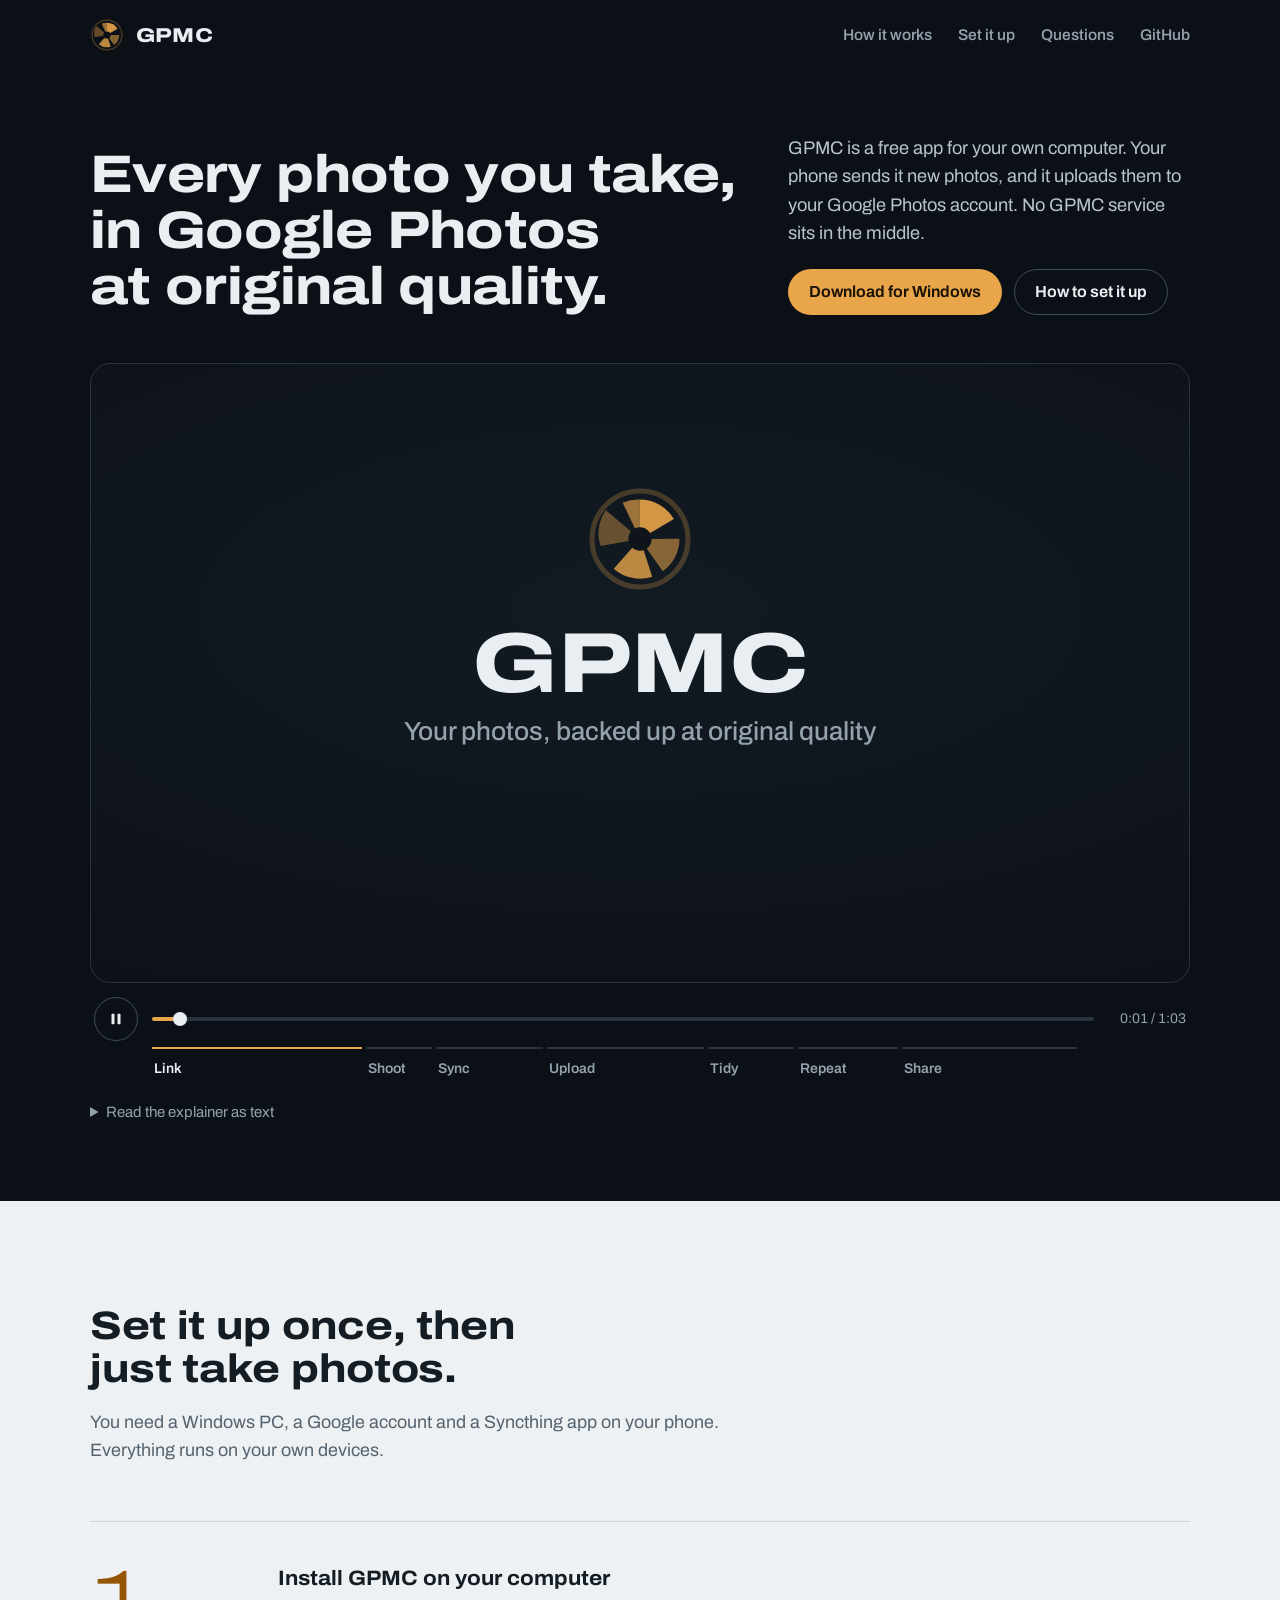
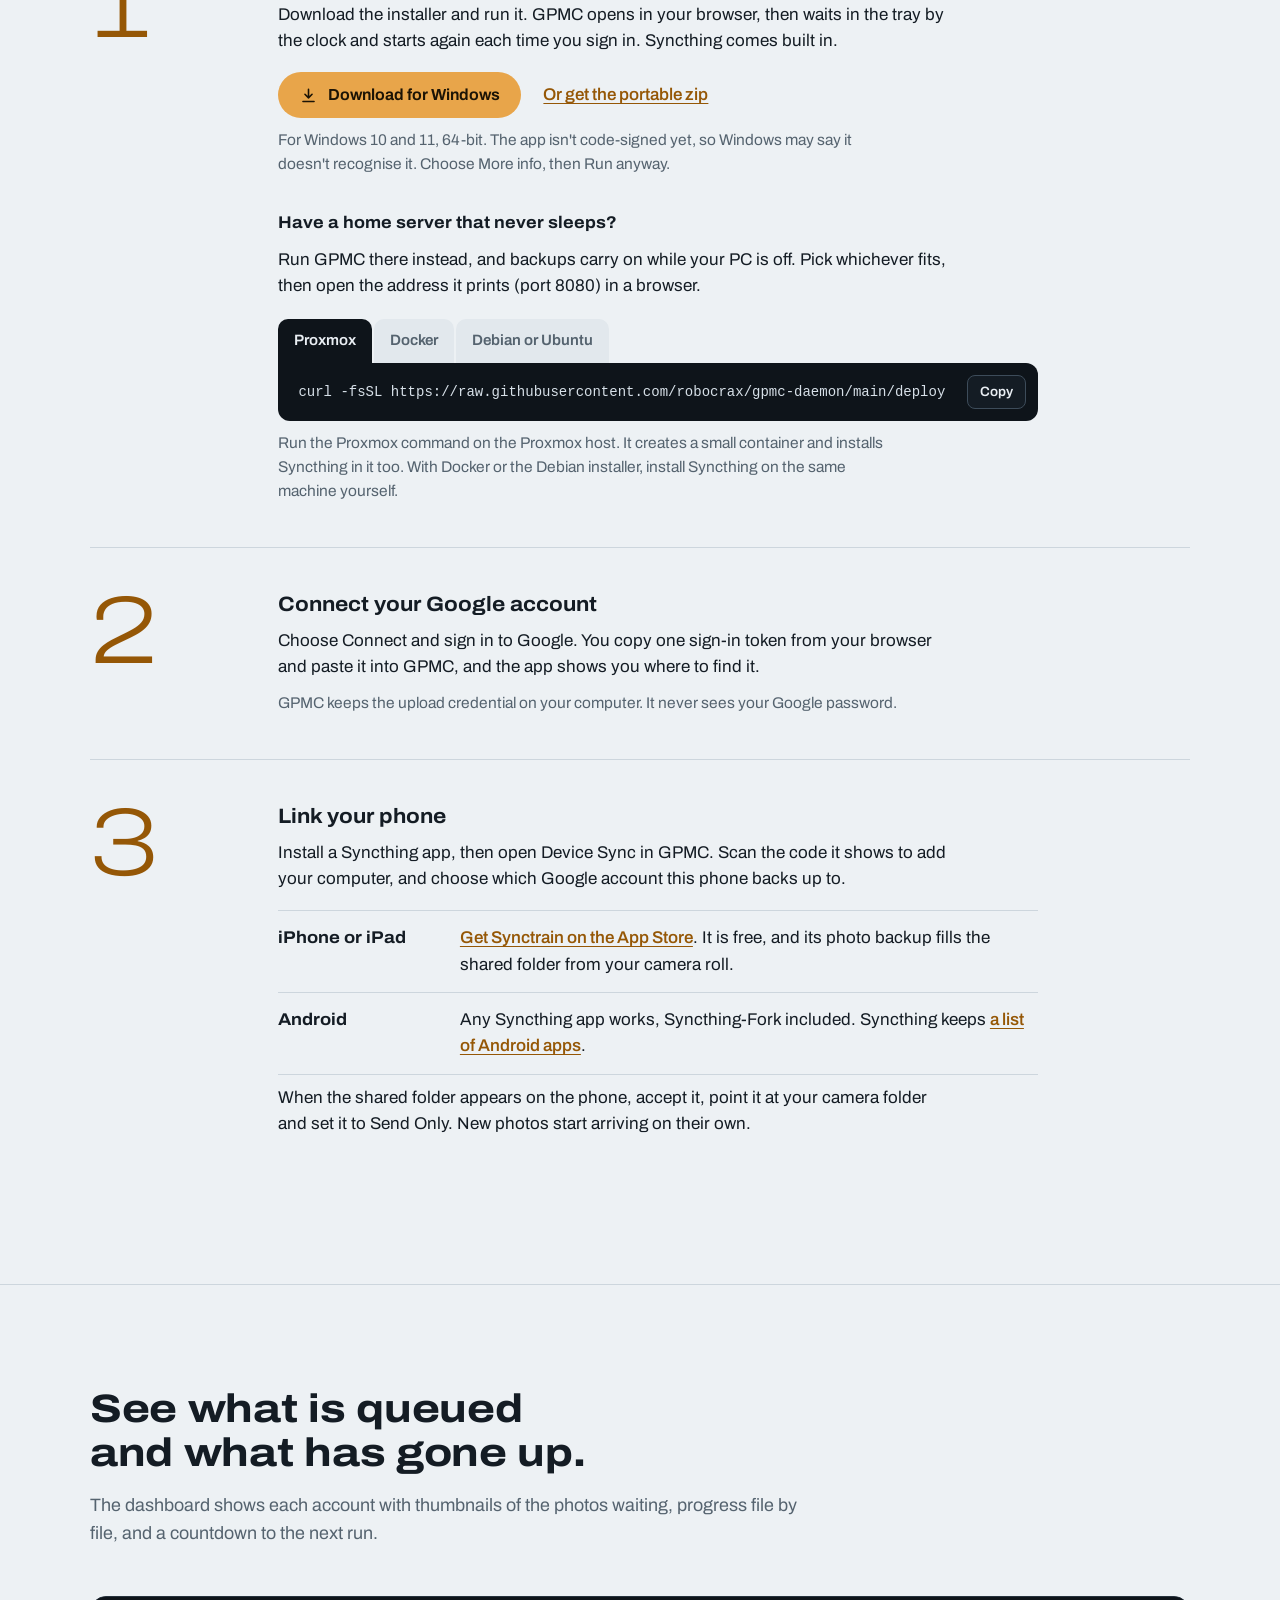
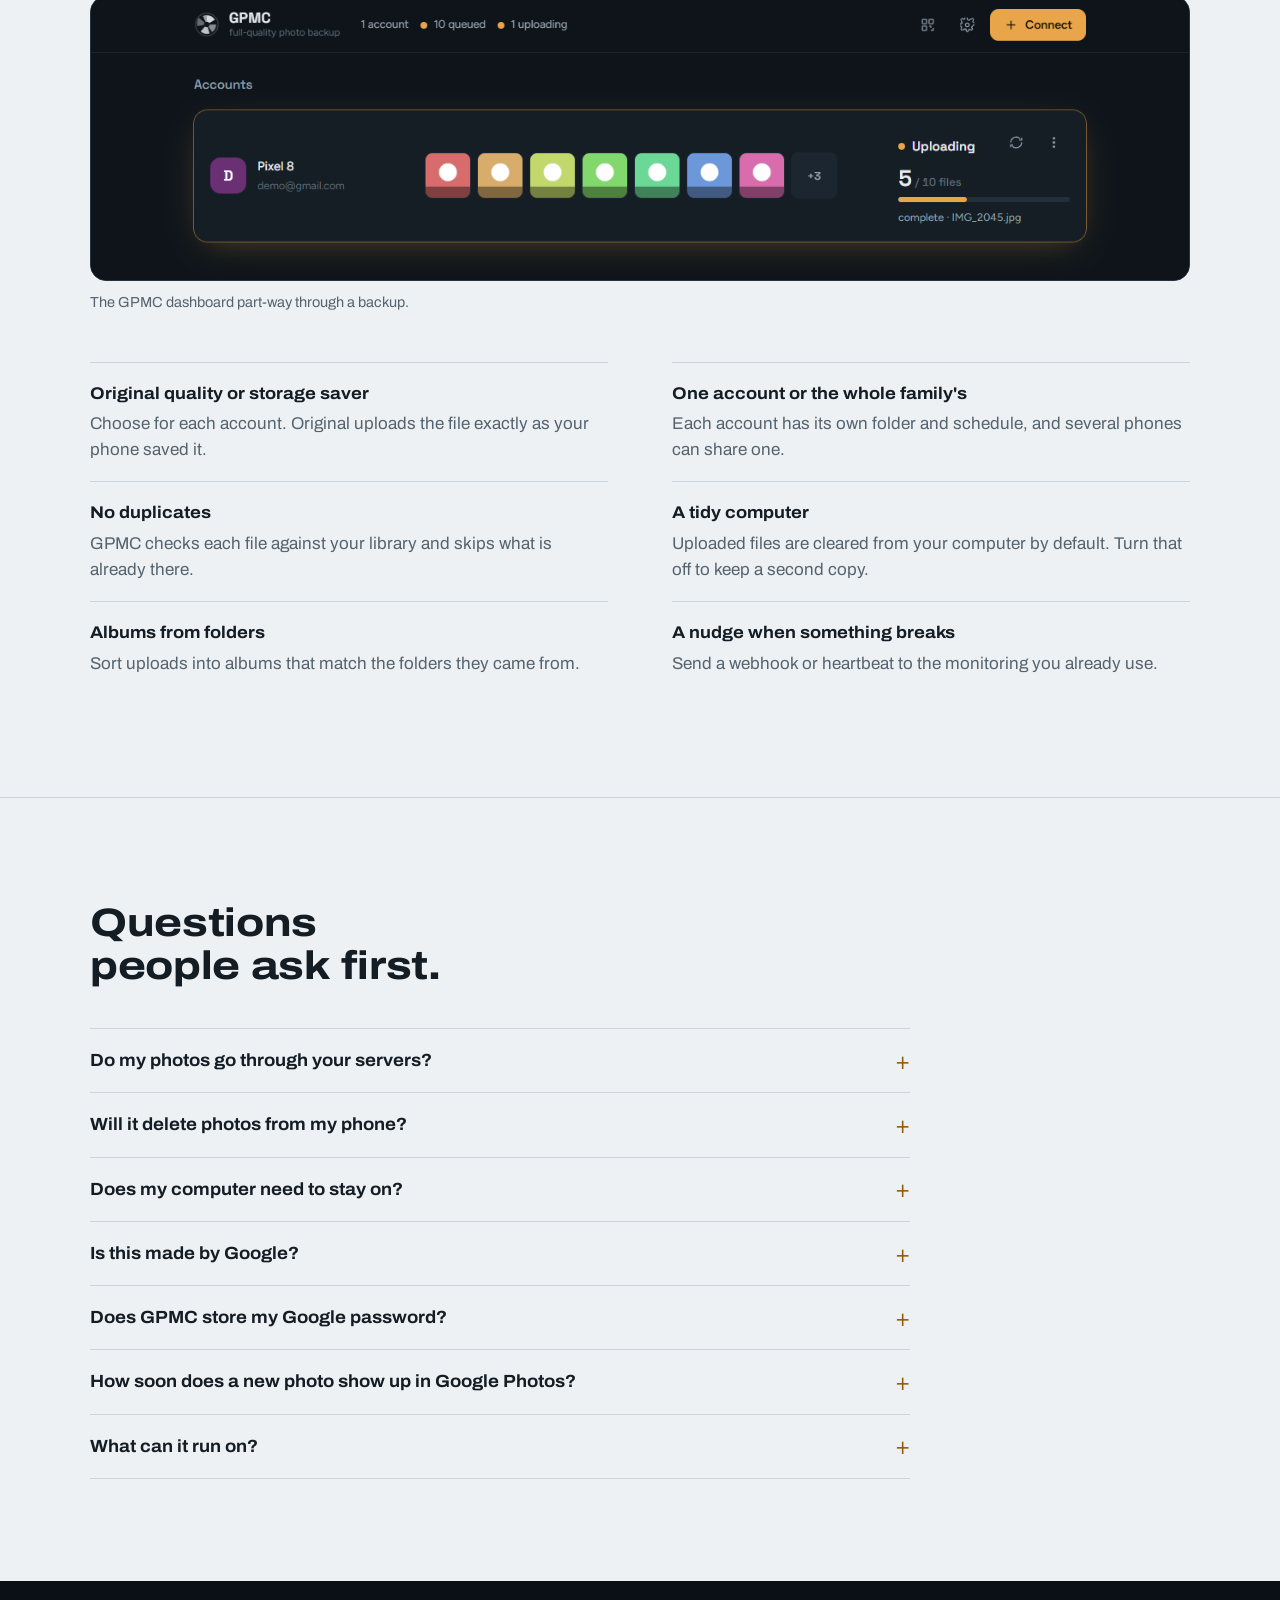
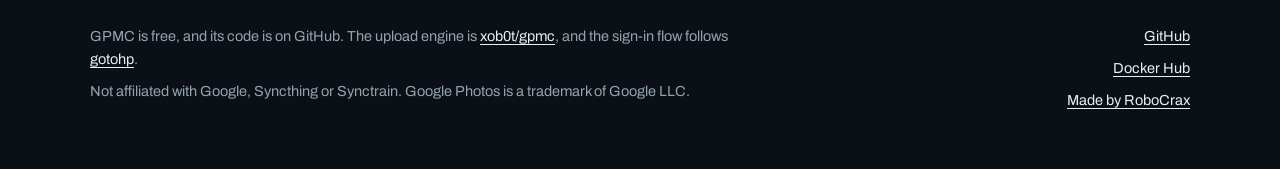
==== commit b0dcc749: "Write the brand as RoboCrax (capital R and C) Landing page footer, installer publisher and exe compa" ====
--- a/docs/index.html
+++ b/docs/index.html
@@ -499,7 +499,7 @@
     <ul>
       <li><a href="https://github.com/robocrax/gpmc-daemon">GitHub</a></li>
       <li><a href="https://hub.docker.com/r/robocrax/gpmc-daemon">Docker Hub</a></li>
-      <li><a href="https://robocrax.com">Made by Robocrax</a></li>
+      <li><a href="https://robocrax.com">Made by RoboCrax</a></li>
     </ul>
   </div>
 </footer>
